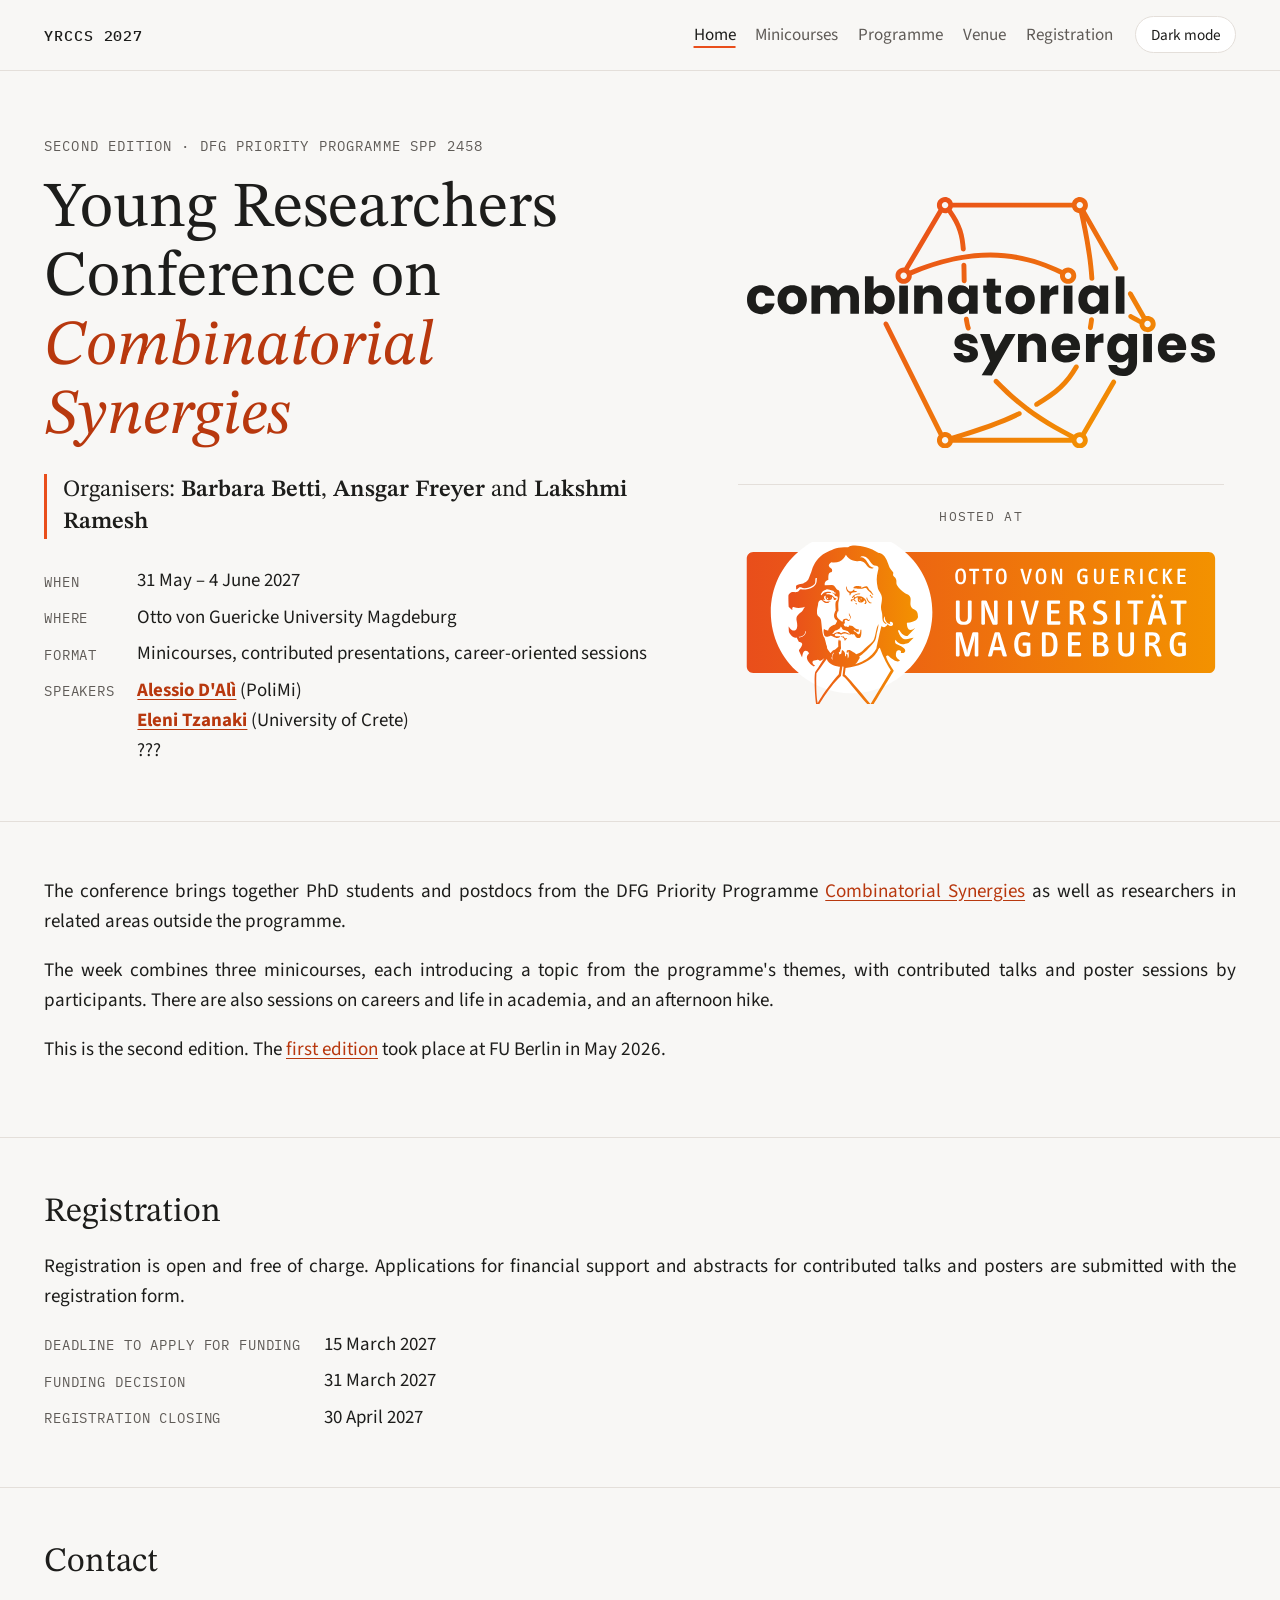
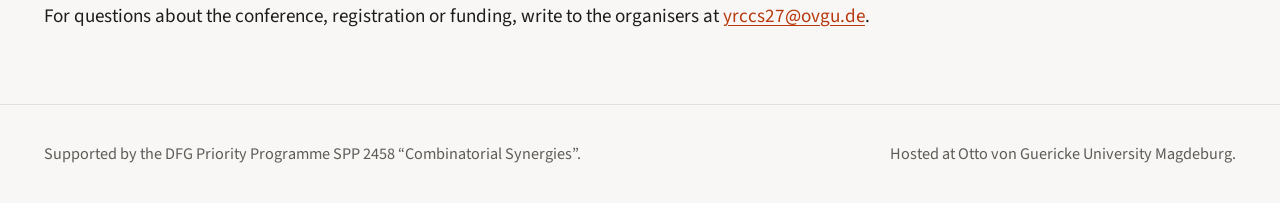
==== index.html @ 4c10dc90 "Add logo tab" ====
<!doctype html>
<html lang="en">
<head>
<meta charset="utf-8">
<meta name="viewport" content="width=device-width, initial-scale=1">
<link rel="icon" type="image/svg+xml" href="favicon.svg">
<!-- YRCCS 2027 website. Edit the text between the tags; look for "EDIT:" comments.
     Colours and fonts for all pages are in style.css. -->
<title>YRCCS 2027 Magdeburg</title>
<link rel="preconnect" href="https://fonts.googleapis.com">
<link rel="preconnect" href="https://fonts.gstatic.com" crossorigin>
<link rel="stylesheet" href="https://fonts.googleapis.com/css2?family=STIX+Two+Text:ital,wght@0,400;0,600;1,400&family=Source+Sans+3:wght@400;600&family=IBM+Plex+Mono:wght@400;500&display=swap">
<link rel="stylesheet" href="style.css">
</head>
<body>
<header class="bar">
  <div class="wrap">
    <a class="mark" href="index.html">YRCCS 2027</a>
    <div class="bar-right">
    <nav aria-label="Sections">
      <a href="index.html" aria-current="page">Home</a>
      <a href="minicourses.html">Minicourses</a>
      <a href="programme.html">Programme</a>
      <a href="venue.html">Venue</a>
      <a href="index.html#registration">Registration</a>
    </nav>
    <button type="button" class="theme-btn" id="theme-btn" aria-pressed="false">Dark mode</button>
    </div>
  </div>
</header>

<main>
<div class="hero">
  <div class="wrap">
    <div>
      <!-- EDIT: title, dates and place -->
      <p class="eyebrow">Second edition · DFG Priority Programme SPP 2458</p>
      <h1>Young Researchers Conference on <em>Combinatorial Synergies</em></h1>
      <!-- EDIT: organisers -->
      <p class="organisers">Organisers: <strong>Barbara Betti</strong>, <strong>Ansgar Freyer</strong> and <strong>Lakshmi Ramesh</strong></p>
      <dl class="facts">
        <dt>When</dt><dd>31 May – 4 June 2027</dd>
        <dt>Where</dt><dd>Otto von Guericke University Magdeburg</dd>
        <dt>Format</dt><dd>Minicourses, contributed presentations, career-oriented sessions</dd>
        <!-- EDIT: invited speakers (minicourse lecturers) -->
        <dt>Speakers</dt><dd>
          <a href="https://alessiodali.github.io/" target="_blank" rel="noopener"><strong>Alessio D'Alì</strong></a> (PoliMi)<br>
          <a href="https://sites.google.com/view/tzanakel/homepage" target="_blank" rel="noopener"><strong>Eleni Tzanaki</strong></a> (University of Crete)<br>
          ???
        </dd>
      </dl>
    </div>
    <!-- EDIT: logo of the Combinatorial Synergies programme -->
    <figure class="figure">
<svg class="logo" role="img" aria-label="Combinatorial Synergies logo"
   id="Ebene_1"
   viewBox="0 0 333.53001 179.16001"
   version="1.1"
  
  
  
  
  
  
  
   xmlns="http://www.w3.org/2000/svg"
  >
  <defs
     id="defs31">
    <style
       id="style18">.cls-1{fill:url(#Neues_Verlaufsfeld_1-3);}.cls-2{fill:url(#Neues_Verlaufsfeld_1-7);}.cls-3{fill:url(#Neues_Verlaufsfeld_1-6);}.cls-4{fill:url(#Neues_Verlaufsfeld_1-5);}.cls-5{fill:url(#Neues_Verlaufsfeld_1-4);}.cls-6{fill:url(#Neues_Verlaufsfeld_1);}.cls-7{fill:url(#Neues_Verlaufsfeld_1-2);}.cls-8{fill:var(--ink);}</style>
    <linearGradient
       id="Neues_Verlaufsfeld_1"
       x1="170.05"
       y1="72.150002"
       x2="318.89001"
       y2="239.28"
       gradientUnits="userSpaceOnUse">
      <stop
         offset="0"
         stop-color="#e94e1b"
         id="stop20" />
      <stop
         offset="1"
         stop-color="#f39200"
         id="stop22" />
    </linearGradient>
    <linearGradient
       id="Neues_Verlaufsfeld_1-2"
       x1="186.66"
       y1="57.360001"
       x2="335.48999"
       y2="224.5"
       xlink:href="#Neues_Verlaufsfeld_1"
       gradientTransform="translate(-74.28,-50.67)" />
    <linearGradient
       id="Neues_Verlaufsfeld_1-3"
       x1="219.17"
       y1="28.41"
       x2="368"
       y2="195.55"
       xlink:href="#Neues_Verlaufsfeld_1"
       gradientTransform="translate(-74.28,-50.67)" />
    <linearGradient
       id="Neues_Verlaufsfeld_1-4"
       x1="183.56"
       y1="60.119999"
       x2="332.39001"
       y2="227.25999"
       xlink:href="#Neues_Verlaufsfeld_1"
       gradientTransform="translate(-74.28,-50.67)" />
    <linearGradient
       id="Neues_Verlaufsfeld_1-5"
       x1="162.24001"
       y1="79.099998"
       x2="311.07999"
       y2="246.24001"
       xlink:href="#Neues_Verlaufsfeld_1"
       gradientTransform="translate(-74.28,-50.67)" />
    <linearGradient
       id="Neues_Verlaufsfeld_1-6"
       x1="241.49001"
       y1="8.5299997"
       x2="390.32999"
       y2="175.67"
       xlink:href="#Neues_Verlaufsfeld_1"
       gradientTransform="translate(-74.28,-50.67)" />
    <linearGradient
       id="Neues_Verlaufsfeld_1-7"
       x1="209.22"
       y1="37.27"
       x2="358.06"
       y2="204.39999"
       xlink:href="#Neues_Verlaufsfeld_1"
       gradientTransform="translate(-74.28,-50.67)" />
    <linearGradient
      
       xlink:href="#Neues_Verlaufsfeld_1"
       id="linearGradient94"
       gradientUnits="userSpaceOnUse"
       x1="170.05"
       y1="72.150002"
       x2="318.89001"
       y2="239.28"
       gradientTransform="translate(-74.28,-50.67)" />
  </defs>
  <rect
     class="cls-8"
     x="262.85001"
     y="56.560005"
     width="6.1599998"
     height="26.639999"
     id="rect33" />
  <path
     class="cls-8"
     d="m 9.98,68.08 c 1.58,0 2.65,0.77 3.2,2.3 h 6.55 C 19.2,67.98 18.09,66.12 16.4,64.8 14.71,63.48 12.6,62.82 10.08,62.82 8.11,62.82 6.37,63.24 4.84,64.08 3.32,64.92 2.13,66.12 1.28,67.68 0.43,69.24 0,71.06 0,73.15 c 0,2.09 0.43,3.91 1.28,5.47 0.85,1.56 2.04,2.76 3.56,3.6 1.52,0.84 3.27,1.26 5.24,1.26 2.5,0 4.6,-0.67 6.3,-2.02 1.7,-1.34 2.82,-3.19 3.35,-5.54 h -6.55 c -0.55,1.54 -1.62,2.3 -3.2,2.3 -1.13,0 -2.03,-0.44 -2.7,-1.31 -0.67,-0.87 -1.01,-2.13 -1.01,-3.76 0,-1.63 0.34,-2.89 1.01,-3.76 0.67,-0.88 1.57,-1.31 2.7,-1.31 z"
     id="path35" />
  <path
     class="cls-8"
     d="m 37.55,64.09 c -1.58,-0.84 -3.36,-1.26 -5.33,-1.26 -1.97,0 -3.74,0.42 -5.33,1.26 -1.58,0.84 -2.83,2.05 -3.74,3.62 -0.91,1.57 -1.37,3.39 -1.37,5.45 0,2.06 0.45,3.91 1.35,5.47 0.9,1.56 2.14,2.76 3.71,3.6 1.57,0.84 3.34,1.26 5.31,1.26 1.97,0 3.75,-0.42 5.35,-1.26 1.6,-0.84 2.86,-2.04 3.78,-3.62 0.92,-1.57 1.39,-3.39 1.39,-5.45 0,-2.06 -0.46,-3.88 -1.37,-5.45 -0.91,-1.57 -2.16,-2.78 -3.74,-3.62 z m -2.39,12.78 c -0.83,0.86 -1.83,1.3 -3.01,1.3 -1.18,0 -2.15,-0.43 -2.93,-1.3 -0.78,-0.86 -1.17,-2.1 -1.17,-3.71 0,-1.61 0.4,-2.87 1.19,-3.73 0.79,-0.85 1.79,-1.28 2.99,-1.28 1.2,0 2.17,0.43 2.97,1.3 0.8,0.86 1.21,2.1 1.21,3.71 0,1.61 -0.41,2.84 -1.24,3.71 z"
     id="path37" />
  <path
     class="cls-8"
     d="m 71.57,62.9 c -1.42,0 -2.72,0.35 -3.92,1.04 -1.2,0.7 -2.15,1.6 -2.84,2.7 -0.67,-1.2 -1.6,-2.12 -2.79,-2.77 -1.19,-0.65 -2.54,-0.97 -4.05,-0.97 -1.27,0 -2.41,0.25 -3.42,0.74 -1.01,0.49 -1.82,1.16 -2.45,2 V 63.12 H 45.94 V 83.21 H 52.1 V 72.3 c 0,-1.3 0.34,-2.3 1.03,-3.01 0.69,-0.71 1.63,-1.06 2.83,-1.06 1.2,0 2.14,0.35 2.83,1.06 0.69,0.71 1.03,1.71 1.03,3.01 v 10.91 h 6.12 V 72.3 c 0,-1.3 0.34,-2.3 1.03,-3.01 0.68,-0.71 1.63,-1.06 2.83,-1.06 1.2,0 2.14,0.35 2.83,1.06 0.69,0.71 1.03,1.71 1.03,3.01 v 10.91 h 6.12 V 71.47 c 0,-2.69 -0.74,-4.79 -2.21,-6.3 -1.48,-1.51 -3.46,-2.27 -5.96,-2.27 z"
     id="path39" />
  <path
     class="cls-8"
     d="m 104.1,78.58 c 0.78,-1.57 1.17,-3.39 1.17,-5.45 0,-2.06 -0.39,-3.88 -1.17,-5.44 -0.78,-1.56 -1.84,-2.76 -3.19,-3.6 -1.34,-0.84 -2.84,-1.26 -4.5,-1.26 -1.39,0 -2.63,0.29 -3.71,0.86 -1.08,0.58 -1.91,1.33 -2.48,2.27 v -9.4 H 84.06 V 83.2 h 6.16 v -2.81 c 0.6,0.94 1.43,1.69 2.48,2.25 1.06,0.56 2.29,0.85 3.71,0.85 1.66,0 3.16,-0.43 4.5,-1.28 1.34,-0.85 2.41,-2.06 3.19,-3.64 z m -6.39,-1.8 c -0.86,0.9 -1.91,1.35 -3.13,1.35 -1.22,0 -2.26,-0.44 -3.11,-1.33 -0.85,-0.89 -1.28,-2.1 -1.28,-3.64 0,-1.54 0.43,-2.75 1.28,-3.64 0.85,-0.89 1.89,-1.33 3.11,-1.33 1.22,0 2.3,0.44 3.15,1.31 0.85,0.88 1.28,2.08 1.28,3.62 0,1.54 -0.43,2.75 -1.3,3.65 z"
     id="path41" />
  <rect
     class="cls-8"
     x="108.50999"
     y="63.120003"
     width="6.1599998"
     height="20.09"
     id="rect43" />
  <path
     class="cls-8"
     d="M 139.11,83.2 V 71.46 c 0,-2.66 -0.7,-4.76 -2.11,-6.28 -1.4,-1.52 -3.28,-2.29 -5.63,-2.29 -1.32,0 -2.51,0.26 -3.56,0.77 -1.06,0.52 -1.9,1.22 -2.52,2.11 v -2.66 h -6.16 V 83.2 h 6.16 V 72.29 c 0,-1.34 0.35,-2.39 1.04,-3.13 0.7,-0.74 1.63,-1.12 2.81,-1.12 1.18,0 2.11,0.37 2.81,1.12 0.7,0.74 1.04,1.79 1.04,3.13 V 83.2 Z"
     id="path45" />
  <path
     class="cls-8"
     d="m 147.52,64.09 c -1.34,0.84 -2.41,2.04 -3.19,3.6 -0.78,1.56 -1.17,3.37 -1.17,5.44 0,2.07 0.39,3.88 1.17,5.45 0.78,1.57 1.84,2.78 3.19,3.64 1.34,0.85 2.83,1.28 4.46,1.28 1.42,0 2.66,-0.29 3.73,-0.86 1.07,-0.58 1.9,-1.33 2.5,-2.27 v 2.84 h 6.16 V 63.12 h -6.16 v 2.84 c -0.58,-0.94 -1.4,-1.69 -2.47,-2.27 -1.07,-0.58 -2.31,-0.86 -3.73,-0.86 -1.66,0 -3.16,0.42 -4.5,1.26 z m 9.41,5.44 c 0.85,0.89 1.28,2.1 1.28,3.64 0,1.54 -0.43,2.75 -1.28,3.64 -0.85,0.89 -1.89,1.33 -3.11,1.33 -1.22,0 -2.26,-0.45 -3.11,-1.35 -0.85,-0.9 -1.28,-2.12 -1.28,-3.65 0,-1.53 0.43,-2.74 1.28,-3.62 0.85,-0.88 1.89,-1.31 3.11,-1.31 1.22,0 2.26,0.45 3.11,1.33 z"
     id="path47" />
  <path
     class="cls-8"
     d="m 170.81,58.22 v 4.9 h -2.45 v 5.11 h 2.45 v 7.99 c 0,2.47 0.62,4.25 1.87,5.35 1.25,1.09 2.99,1.64 5.22,1.64 h 3.13 v -5.22 h -2.2 c -0.67,0 -1.15,-0.13 -1.44,-0.4 -0.29,-0.26 -0.43,-0.7 -0.43,-1.3 v -8.06 h 4.03 v -5.11 h -4.03 v -4.9 h -6.16 z"
     id="path49" />
  <path
     class="cls-8"
     d="m 199.94,82.23 c 1.6,-0.84 2.86,-2.04 3.78,-3.62 0.92,-1.57 1.39,-3.39 1.39,-5.45 0,-2.06 -0.46,-3.88 -1.37,-5.45 -0.91,-1.57 -2.16,-2.78 -3.74,-3.62 -1.58,-0.84 -3.36,-1.26 -5.33,-1.26 -1.97,0 -3.74,0.42 -5.33,1.26 -1.58,0.84 -2.83,2.05 -3.74,3.62 -0.91,1.57 -1.37,3.39 -1.37,5.45 0,2.06 0.45,3.91 1.35,5.47 0.9,1.56 2.14,2.76 3.71,3.6 1.57,0.84 3.34,1.26 5.31,1.26 1.97,0 3.75,-0.42 5.35,-1.26 z m -9.45,-9.07 c 0,-1.63 0.4,-2.87 1.19,-3.73 0.79,-0.85 1.79,-1.28 2.99,-1.28 1.2,0 2.17,0.43 2.97,1.3 0.8,0.86 1.21,2.1 1.21,3.71 0,1.61 -0.41,2.84 -1.24,3.71 -0.83,0.86 -1.83,1.3 -3.01,1.3 -1.18,0 -2.15,-0.43 -2.93,-1.3 -0.78,-0.86 -1.17,-2.1 -1.17,-3.71 z"
     id="path51" />
  <path
     class="cls-8"
     d="m 209.38,63.12 v 20.09 h 6.16 v -9.32 c 0,-1.66 0.38,-2.81 1.15,-3.47 0.77,-0.66 1.92,-0.99 3.46,-0.99 h 1.69 v -6.52 c -1.32,0 -2.52,0.32 -3.6,0.95 -1.08,0.64 -1.98,1.51 -2.7,2.61 v -3.35 z"
     id="path53" />
  <rect
     class="cls-8"
     x="225.79001"
     y="63.120003"
     width="6.1599998"
     height="20.09"
     id="rect55" />
  <path
     class="cls-8"
     d="m 257.39,63.12 h -6.16 v 2.84 c -0.58,-0.94 -1.4,-1.69 -2.47,-2.27 -1.07,-0.58 -2.31,-0.86 -3.73,-0.86 -1.66,0 -3.16,0.42 -4.5,1.26 -1.34,0.84 -2.41,2.04 -3.19,3.6 -0.78,1.56 -1.17,3.37 -1.17,5.44 0,2.07 0.39,3.88 1.17,5.45 0.78,1.57 1.84,2.78 3.19,3.64 1.34,0.85 2.83,1.28 4.46,1.28 1.42,0 2.66,-0.29 3.73,-0.86 1.07,-0.58 1.9,-1.33 2.5,-2.27 v 2.84 h 6.16 V 63.12 Z m -7.43,13.68 c -0.85,0.89 -1.89,1.33 -3.11,1.33 -1.22,0 -2.26,-0.45 -3.11,-1.35 -0.85,-0.9 -1.28,-2.12 -1.28,-3.65 0,-1.53 0.43,-2.74 1.28,-3.62 0.85,-0.88 1.89,-1.31 3.11,-1.31 1.22,0 2.26,0.45 3.11,1.33 0.85,0.89 1.28,2.1 1.28,3.64 0,1.54 -0.43,2.75 -1.28,3.64 z"
     id="path57" />
  <path
     class="cls-8"
     d="m 151.79,117.05 c 1.37,0.6 2.93,0.9 4.68,0.9 1.63,0 3.07,-0.26 4.3,-0.79 1.24,-0.53 2.18,-1.25 2.84,-2.18 0.66,-0.93 0.99,-1.97 0.99,-3.15 -0.02,-1.39 -0.39,-2.5 -1.1,-3.33 -0.71,-0.83 -1.53,-1.43 -2.47,-1.8 -0.94,-0.37 -2.15,-0.75 -3.64,-1.13 -1.3,-0.29 -2.25,-0.58 -2.86,-0.86 -0.61,-0.28 -0.92,-0.72 -0.92,-1.3 0,-0.48 0.19,-0.86 0.58,-1.13 0.38,-0.28 0.94,-0.41 1.66,-0.41 0.84,0 1.52,0.2 2.03,0.61 0.52,0.41 0.82,0.96 0.92,1.66 h 5.69 c -0.22,-2.06 -1.05,-3.72 -2.5,-4.97 -1.45,-1.25 -3.44,-1.87 -5.96,-1.87 -1.7,0 -3.17,0.28 -4.41,0.83 -1.24,0.55 -2.17,1.3 -2.81,2.25 -0.64,0.95 -0.95,2 -0.95,3.15 0,1.37 0.35,2.46 1.04,3.26 0.7,0.8 1.52,1.39 2.48,1.76 0.96,0.37 2.16,0.73 3.6,1.06 1.34,0.34 2.32,0.64 2.92,0.92 0.6,0.28 0.9,0.7 0.9,1.28 0,0.48 -0.21,0.87 -0.63,1.17 -0.42,0.3 -1.01,0.45 -1.78,0.45 -0.84,0 -1.55,-0.22 -2.12,-0.65 -0.58,-0.43 -0.9,-1 -0.97,-1.69 h -6.08 c 0.1,1.3 0.54,2.47 1.33,3.51 0.79,1.04 1.87,1.87 3.24,2.47 z"
     id="path59" />
  <polygon
     class="cls-8"
     points="247.27,148.24 240.39,148.24 247.57,167.65 241.49,177.69 248.78,177.8 265.68,148.24 258.52,148.24 251.48,160.74 "
     id="polygon61"
     transform="translate(-74.28,-50.67)" />
  <path
     class="cls-8"
     d="m 237.33,107.29 c 0,-2.02 -0.43,-3.78 -1.28,-5.29 -0.85,-1.51 -2.03,-2.68 -3.55,-3.49 -1.51,-0.82 -3.24,-1.22 -5.18,-1.22 -1.94,0 -3.76,0.42 -5.29,1.26 -1.54,0.84 -2.73,2.04 -3.58,3.6 -0.85,1.56 -1.28,3.38 -1.28,5.47 0,2.09 0.43,3.91 1.3,5.47 0.86,1.56 2.06,2.76 3.6,3.6 1.54,0.84 3.29,1.26 5.26,1.26 1.63,0 3.11,-0.3 4.43,-0.9 1.32,-0.6 2.42,-1.43 3.29,-2.48 0.87,-1.05 1.48,-2.24 1.82,-3.56 h -6.55 c -0.6,1.3 -1.67,1.94 -3.2,1.94 -1.03,0 -1.9,-0.33 -2.61,-0.99 -0.71,-0.66 -1.11,-1.61 -1.21,-2.86 h 13.93 c 0.07,-0.62 0.11,-1.22 0.11,-1.8 z m -14,-1.62 c 0.17,-1.1 0.61,-1.96 1.31,-2.56 0.71,-0.6 1.58,-0.9 2.61,-0.9 1.03,0 1.98,0.31 2.7,0.94 0.72,0.62 1.08,1.46 1.08,2.52 z"
     id="path63" />
  <path
     class="cls-8"
     d="m 271.8,100.42 c -0.58,-0.94 -1.4,-1.69 -2.47,-2.27 -1.07,-0.58 -2.31,-0.86 -3.73,-0.86 -1.66,0 -3.16,0.42 -4.5,1.26 -1.34,0.84 -2.41,2.04 -3.19,3.6 -0.78,1.56 -1.17,3.37 -1.17,5.44 0,2.07 0.39,3.88 1.17,5.45 0.78,1.57 1.84,2.78 3.19,3.64 1.34,0.85 2.84,1.28 4.5,1.28 1.42,0 2.65,-0.29 3.71,-0.88 1.06,-0.59 1.88,-1.35 2.48,-2.29 v 2.84 c 0,1.61 -0.38,2.78 -1.13,3.51 -0.75,0.73 -1.77,1.1 -3.04,1.1 -1.06,0 -1.94,-0.22 -2.66,-0.67 -0.72,-0.44 -1.18,-1.05 -1.37,-1.82 h -6.08 c 0.26,2.4 1.32,4.3 3.17,5.71 1.85,1.4 4.26,2.11 7.24,2.11 2.23,0 4.1,-0.44 5.6,-1.33 1.5,-0.89 2.62,-2.08 3.35,-3.58 0.73,-1.5 1.1,-3.17 1.1,-5.02 V 97.59 h -6.16 v 2.84 z m -1.28,10.84 c -0.85,0.89 -1.89,1.33 -3.11,1.33 -1.22,0 -2.26,-0.45 -3.11,-1.35 -0.85,-0.9 -1.28,-2.12 -1.28,-3.65 0,-1.53 0.43,-2.74 1.28,-3.62 0.85,-0.88 1.89,-1.31 3.11,-1.31 1.22,0 2.26,0.44 3.11,1.33 0.85,0.89 1.28,2.1 1.28,3.64 0,1.54 -0.43,2.75 -1.28,3.64 z"
     id="path65" />
  <rect
     class="cls-8"
     x="282.42001"
     y="97.570007"
     width="6.1599998"
     height="20.09"
     id="rect67" />
  <path
     class="cls-8"
     d="m 308.16,98.51 c -1.51,-0.82 -3.24,-1.22 -5.18,-1.22 -1.94,0 -3.76,0.42 -5.29,1.26 -1.54,0.84 -2.73,2.04 -3.58,3.6 -0.85,1.56 -1.28,3.38 -1.28,5.47 0,2.09 0.43,3.91 1.3,5.47 0.86,1.56 2.06,2.76 3.6,3.6 1.54,0.84 3.29,1.26 5.26,1.26 1.63,0 3.11,-0.3 4.43,-0.9 1.32,-0.6 2.42,-1.43 3.29,-2.48 0.87,-1.05 1.48,-2.24 1.82,-3.56 h -6.55 c -0.6,1.3 -1.67,1.94 -3.2,1.94 -1.03,0 -1.9,-0.33 -2.61,-0.99 -0.71,-0.66 -1.11,-1.61 -1.21,-2.86 h 13.93 c 0.07,-0.62 0.11,-1.22 0.11,-1.8 0,-2.02 -0.43,-3.78 -1.28,-5.29 -0.85,-1.51 -2.03,-2.68 -3.55,-3.49 z m -9.18,7.16 c 0.17,-1.1 0.61,-1.96 1.31,-2.56 0.71,-0.6 1.58,-0.9 2.61,-0.9 1.03,0 1.98,0.31 2.7,0.94 0.72,0.62 1.08,1.46 1.08,2.52 z"
     id="path69" />
  <path
     class="cls-8"
     d="m 332.43,108.5 c -0.71,-0.83 -1.53,-1.43 -2.47,-1.8 -0.94,-0.37 -2.15,-0.75 -3.64,-1.13 -1.3,-0.29 -2.25,-0.58 -2.86,-0.86 -0.61,-0.29 -0.92,-0.72 -0.92,-1.3 0,-0.48 0.19,-0.86 0.58,-1.13 0.38,-0.28 0.94,-0.41 1.66,-0.41 0.84,0 1.52,0.2 2.03,0.61 0.52,0.41 0.82,0.96 0.92,1.66 h 5.69 c -0.22,-2.06 -1.05,-3.72 -2.5,-4.97 -1.45,-1.25 -3.44,-1.87 -5.96,-1.87 -1.7,0 -3.17,0.28 -4.41,0.83 -1.24,0.55 -2.17,1.3 -2.81,2.25 -0.64,0.95 -0.95,2 -0.95,3.15 0,1.37 0.35,2.46 1.04,3.26 0.69,0.8 1.52,1.39 2.48,1.76 0.96,0.37 2.16,0.73 3.6,1.06 1.34,0.34 2.32,0.64 2.92,0.92 0.6,0.28 0.9,0.7 0.9,1.28 0,0.48 -0.21,0.87 -0.63,1.17 -0.42,0.3 -1.01,0.45 -1.78,0.45 -0.84,0 -1.55,-0.22 -2.12,-0.65 -0.58,-0.43 -0.9,-1 -0.97,-1.69 h -6.08 c 0.1,1.3 0.54,2.47 1.33,3.51 0.79,1.04 1.87,1.87 3.24,2.47 1.37,0.6 2.93,0.9 4.68,0.9 1.63,0 3.07,-0.26 4.3,-0.79 1.24,-0.53 2.18,-1.25 2.84,-2.18 0.66,-0.93 0.99,-1.97 0.99,-3.15 -0.02,-1.39 -0.39,-2.5 -1.1,-3.33 z"
     id="path71" />
  <path
     class="cls-8"
     d="m 199.29,106.75 c 0,-1.34 0.35,-2.39 1.04,-3.13 0.7,-0.74 1.63,-1.12 2.81,-1.12 1.18,0 2.11,0.37 2.81,1.12 0.7,0.74 1.04,1.79 1.04,3.13 v 10.91 h 6.12 v -11.74 c 0,-2.66 -0.7,-4.76 -2.11,-6.28 -1.41,-1.52 -3.28,-2.29 -5.63,-2.29 -1.32,0 -2.51,0.26 -3.56,0.77 -1.06,0.52 -1.9,1.22 -2.52,2.11 v -2.66 h -6.16 v 20.09 h 6.16 z"
     id="path73" />
  <path
     class="cls-8"
     d="m 241.57,117.66 h 6.16 v -9.32 c 0,-1.66 0.38,-2.81 1.15,-3.47 0.77,-0.66 1.92,-0.99 3.46,-0.99 h 1.69 v -6.52 c -1.32,0 -2.52,0.32 -3.6,0.95 -1.08,0.63 -1.98,1.51 -2.7,2.61 v -3.35 h -6.16 z"
     id="path75" />
  <path
     class="cls-6"
     d="m 154.58,87.36 c 0.51,2.71 0.49,3.23 1.46,6.58 0.21,0.75 0.91,1.27 1.68,1.27 0.16,0 0.32,-0.02 0.48,-0.07 0.45,-0.13 0.82,-0.42 1.05,-0.83 0.22,-0.41 0.28,-0.88 0.15,-1.33 -0.92,-3.21 -0.89,-3.66 -1.38,-6.26 -0.09,-0.46 -0.35,-0.86 -0.74,-1.12 -0.39,-0.26 -0.85,-0.36 -1.31,-0.27 -0.95,0.18 -1.57,1.1 -1.39,2.04 z"
     id="path77"
     style="fill:url(#linearGradient94)" />
  <path
     class="cls-7"
     d="m 154.51,46.89 c -0.96,0.03 -1.72,0.84 -1.69,1.8 0.13,4.09 0.14,6.85 0.21,11.07 0.02,0.95 0.8,1.72 1.75,1.72 h 0.03 c 0.96,-0.02 1.74,-0.81 1.72,-1.87 -0.06,-4.08 -0.08,-6.93 -0.2,-11.03 -0.03,-0.95 -0.78,-1.67 -1.81,-1.69 z"
     id="path79"
     style="fill:url(#Neues_Verlaufsfeld_1-2)" />
  <path
     class="cls-1"
     d="m 244.69,94.88 c 0.85,0 1.58,-0.61 1.72,-1.45 l 0.1,-0.56 c 0.32,-1.84 0.53,-3.06 0.76,-5.21 0.05,-0.46 -0.08,-0.92 -0.37,-1.29 -0.29,-0.36 -0.71,-0.59 -1.15,-0.64 -0.47,-0.06 -0.92,0.06 -1.28,0.34 -0.38,0.29 -0.62,0.73 -0.67,1.2 -0.23,2.07 -0.42,3.19 -0.75,5.07 l -0.09,0.49 c -0.16,0.95 0.48,1.86 1.45,2.02 0.1,0.01 0.19,0.02 0.28,0.02 z"
     id="path81"
     style="fill:url(#Neues_Verlaufsfeld_1-3)" />
  <path
     class="cls-5"
     d="m 206.4,149.57 c 0.31,0 0.62,-0.08 0.88,-0.24 14.43,-8.37 22.28,-15.8 28.98,-27.42 0.48,-0.84 0.19,-1.91 -0.65,-2.39 -0.83,-0.48 -1.91,-0.19 -2.39,0.65 -6.35,11.03 -13.85,18.11 -27.7,26.14 -0.41,0.23 -0.69,0.61 -0.82,1.06 -0.12,0.45 -0.06,0.93 0.18,1.33 0.31,0.54 0.89,0.87 1.52,0.87 z"
     id="path83"
     style="fill:url(#Neues_Verlaufsfeld_1-4)" />
  <path
     class="cls-4"
     d="m 262.23,130.37 c -0.83,-0.48 -1.91,-0.2 -2.39,0.63 l -21.45,36.75 c -1.97,-0.45 -4.03,0.16 -5.44,1.61 -26.23,-13.27 -39.75,-24.48 -54.22,-39.33 -0.33,-0.33 -0.76,-0.52 -1.25,-0.53 -0.48,0 -0.9,0.18 -1.23,0.5 -0.33,0.33 -0.52,0.76 -0.53,1.23 -0.01,0.47 0.17,0.91 0.5,1.24 14.42,14.8 27.9,26.03 53.46,39.15 h -76.77 c 16.09,-5 29.52,-9.67 41.89,-15.68 0.42,-0.2 0.74,-0.56 0.89,-1 0.15,-0.44 0.12,-0.92 -0.08,-1.34 -0.42,-0.87 -1.46,-1.23 -2.34,-0.81 -13.37,6.49 -28.04,11.44 -47.34,17.31 -1.38,-2.03 -3.91,-3.03 -6.36,-2.29 L 100.58,89.72 c -0.21,-0.42 -0.57,-0.73 -1.01,-0.88 -0.44,-0.15 -0.92,-0.12 -1.34,0.09 -0.42,0.21 -0.73,0.57 -0.88,1.01 -0.15,0.44 -0.12,0.92 0.09,1.34 l 39.2,78.51 c -0.82,1.03 -1.27,2.28 -1.27,3.57 0,3.2 2.6,5.8 5.8,5.8 2.53,0 4.73,-1.65 5.49,-4.05 h 84.93 c 0.76,2.4 2.96,4.05 5.49,4.05 3.2,0 5.8,-2.6 5.8,-5.8 0,-1.42 -0.53,-2.76 -1.49,-3.83 l 21.47,-36.77 c 0.24,-0.4 0.3,-0.88 0.18,-1.33 -0.12,-0.45 -0.41,-0.83 -0.81,-1.07 z m -121.06,45.29 c -1.27,0 -2.3,-1.03 -2.3,-2.3 0,-1.27 1.03,-2.3 2.3,-2.3 1.27,0 2.3,1.03 2.3,2.3 0,1.27 -1.03,2.3 -2.3,2.3 z m 95.91,0 c -1.27,0 -2.3,-1.03 -2.3,-2.3 0,-1.27 1.03,-2.3 2.3,-2.3 1.27,0 2.3,1.03 2.3,2.3 0,1.27 -1.03,2.3 -2.3,2.3 z"
     id="path85"
     style="fill:url(#Neues_Verlaufsfeld_1-5)" />
  <path
     class="cls-3"
     d="m 288.93,85.87 c -1.34,-1.01 -3.01,-1.37 -4.64,-1.02 l -9.58,-16.77 c -0.23,-0.41 -0.61,-0.7 -1.06,-0.82 -0.45,-0.13 -0.92,-0.06 -1.32,0.17 -0.41,0.23 -0.7,0.61 -0.82,1.06 -0.12,0.45 -0.06,0.92 0.17,1.33 l 9.58,16.78 c -0.19,0.21 -0.37,0.42 -0.53,0.66 -1.89,-1.24 -3.9,-2.17 -6.62,-3.71 -0.4,-0.23 -0.91,-0.17 -1.34,0.02 -0.43,0.19 -0.76,0.53 -0.93,0.96 -0.36,0.9 0.13,1.82 0.98,2.27 2.69,1.42 4.7,2.56 6.85,3.79 0.04,3.16 2.62,5.72 5.8,5.72 3.18,0 5.8,-2.6 5.8,-5.8 0,-1.81 -0.87,-3.54 -2.32,-4.63 z m -3.47,6.93 c -1.27,0 -2.3,-1.03 -2.3,-2.3 0,-1.27 1.03,-2.3 2.3,-2.3 1.27,0 2.3,1.03 2.3,2.3 0,1.27 -1.03,2.3 -2.3,2.3 z"
     id="path87"
     style="fill:url(#Neues_Verlaufsfeld_1-6)" />
  <path
     class="cls-2"
     d="m 241.39,9.74 c 1.02,-1.08 1.58,-2.46 1.58,-3.94 0,-3.2 -2.6,-5.8 -5.8,-5.8 -2.53,0 -4.73,1.64 -5.49,4.05 H 146.64 C 145.88,1.65 143.68,0 141.15,0 c -3.2,0 -5.8,2.6 -5.8,5.8 0,1.17 0.37,2.31 1.08,3.3 l -24.35,41.2 c -0.15,-0.02 -0.29,-0.03 -0.44,-0.03 -3.2,0 -5.8,2.6 -5.8,5.8 0,3.2 2.6,5.8 5.8,5.8 3.2,0 5.8,-2.6 5.8,-5.8 0,-0.13 0,-0.26 -0.02,-0.39 44.88,-19.04 78.17,-14 105.71,-0.51 -0.05,0.29 -0.08,0.59 -0.08,0.9 0,3.2 2.6,5.8 5.8,5.8 3.2,0 5.8,-2.6 5.8,-5.8 0,-3.2 -2.6,-5.8 -5.8,-5.8 -1.63,0 -3.1,0.68 -4.16,1.77 -27.35,-13.41 -60.21,-19.71 -108.58,0.39 -0.23,-0.28 -0.49,-0.54 -0.77,-0.78 l 23.88,-40.41 c 1.29,0.47 2.62,0.47 3.91,-0.03 7.04,10.01 8.62,16.84 9.27,25.99 0.07,0.92 0.85,1.62 1.87,1.62 v 0 c 0.47,-0.03 0.89,-0.25 1.2,-0.6 0.31,-0.35 0.46,-0.8 0.42,-1.27 -0.69,-9.71 -2.38,-17.17 -9.99,-27.9 0.32,-0.47 0.57,-0.97 0.74,-1.51 h 85.03 c 0.7,2.23 2.68,3.82 5,4.02 4.26,19.19 6.47,33.13 7.36,46.56 0.06,0.93 0.84,1.63 1.86,1.63 v 0 c 0.47,-0.03 0.89,-0.24 1.2,-0.59 0.31,-0.35 0.46,-0.8 0.43,-1.27 -0.8,-12.05 -2.71,-24.82 -6.13,-41.06 l 19.92,34.89 c 0.46,0.81 1.58,1.12 2.39,0.65 0.84,-0.48 1.13,-1.55 0.65,-2.39 L 241.37,9.74 Z m -12.53,44.03 c 1.27,0 2.3,1.03 2.3,2.3 0,1.27 -1.03,2.3 -2.3,2.3 -1.27,0 -2.3,-1.03 -2.3,-2.3 0,-1.27 1.03,-2.3 2.3,-2.3 z m -117.21,4.59 c -1.27,0 -2.3,-1.03 -2.3,-2.3 0,-1.27 1.03,-2.3 2.3,-2.3 1.27,0 2.3,1.03 2.3,2.3 0,1.27 -1.03,2.3 -2.3,2.3 z M 141.16,8.09 c -1.27,0 -2.3,-1.03 -2.3,-2.3 0,-1.27 1.03,-2.3 2.3,-2.3 1.27,0 2.3,1.03 2.3,2.3 0,1.27 -1.03,2.3 -2.3,2.3 z m 96.01,0 c -1.27,0 -2.3,-1.03 -2.3,-2.3 0,-1.27 1.03,-2.3 2.3,-2.3 1.27,0 2.3,1.03 2.3,2.3 0,1.27 -1.03,2.3 -2.3,2.3 z"
     id="path89"
     style="fill:url(#Neues_Verlaufsfeld_1-7)" />
</svg>
      <!-- EDIT: university logo (official OVGU logo, black-and-white version from cd.ovgu.de) -->
      <div class="host">
        <span class="host-label">Hosted at</span>
        <a class="host-logo" href="https://www.ovgu.de" target="_blank" rel="noopener">
<svg class="ovgu" role="img" aria-label="Otto von Guericke University Magdeburg" xmlns="http://www.w3.org/2000/svg" viewBox="30 28 450 150"><defs><linearGradient id="ovgu-grad" x1="0" y1="0" x2="1" y2="0"><stop offset="0" stop-color="#e94e1b"/><stop offset="1" stop-color="#f39200"/></linearGradient></defs><circle class="ovgu-disc" cx="135.17" cy="93.2" r="74.8"/><g><g><path class="ovgu-dark" d="M85.71,37.2H44.11c-3.32,0-6.01,2.69-6.01,6.01v100.18c0,3.32,2.69,6.01,6.01,6.01h42.26c-15.87-13.37-26-33.66-26-56.39s9.85-42.44,25.35-55.82h0Zm386.07,106.19V43.21c0-3.32-2.69-6.01-6.02-6.01H184.63c15.49,13.37,25.35,33.41,25.35,55.82s-10.13,43.02-26,56.39H465.77c3.32,0,6.02-2.69,6.02-6.01h0Z"/><path class="ovgu-light" d="M347.75,131.5v1.63c0,.43-.4,.8-.83,.8h-10.59c-.43,0-.8-.36-.8-.8v-20.85c0-.43,.37-.8,.8-.8h10.33c.43,0,.8,.37,.8,.8v1.5c0,.43-.34,.83-.8,.83h-7.59v5.96h6.79c.43,0,.83,.33,.83,.77v1.4c0,.46-.4,.83-.83,.83h-6.79v7.13h7.86c.43,0,.83,.37,.83,.8h0Zm-68.84,1.5c.17,.5-.1,.93-.6,.93h-2.33c-.47,0-.9-.3-1.03-.73l-1.33-4.93h-7.03l-1.27,4.93c-.1,.43-.5,.73-.97,.73h-2.17c-.5,0-.73-.43-.6-.93l5.96-20.75c.13-.46,.6-.76,1.03-.76h2.93c.43,0,.83,.26,1,.76l6.4,20.75h0Zm-6.1-7.79l-2.3-8.76c-.23-.9-.37-2.23-.5-3.13-.1,.93-.27,2.2-.5,3.13l-2.16,8.76h5.46Zm27.15-4.23h-5.63c-.43,0-.8,.37-.8,.8v1.57c0,.43,.37,.8,.8,.8h2.93v6.56c-.67,.2-1.37,.3-2.13,.3-3.53,0-5.63-2.13-5.63-8.13s1.8-8.46,5.36-8.46c1.73,0,2.9,.4,4.07,.97,.4,.2,.8,0,.97-.37l.67-1.43c.2-.4,.07-.8-.37-1.03-1.47-.76-3.36-1.26-5.33-1.26-5.79,0-9.13,4.43-9.13,11.36s2.73,11.49,9.06,11.49c1.8,0,3.66-.33,4.93-.8,.8-.3,1.03-.63,1.03-1.4v-10.16c0-.43-.37-.8-.8-.8h0Zm25.93,1.6c0,7.13-1.93,11.36-8.26,11.36h-5.43c-.43,0-.8-.36-.8-.8v-20.85c0-.43,.37-.8,.8-.8h5.3c4.73,0,8.39,2.53,8.39,11.09h0Zm-3.73,.2c0-3.56-.5-5.5-1.5-6.8-.8-1.03-2.1-1.53-3.53-1.53h-2.2v16.42h2.13c3.26,0,5.1-1.4,5.1-8.09h0Zm-70.48-11.29h-3.77c-.42,0-.87,.3-.98,.67l-4.35,15.27c-.21,.82-.34,2.24-.44,3.38-.1-1.14-.23-2.56-.44-3.38l-4.35-15.27c-.1-.36-.56-.67-.98-.67h-3.78c-.45,0-.84,.33-.84,.76v20.92c0,.4,.38,.76,.84,.76h1.71c.42,0,.8-.33,.84-.76l-.05-13.98c0-.8-.17-3.73-.22-4.63,.27,1.15,.66,3.13,1.02,4.59l4.12,14.02c.1,.47,.52,.76,.98,.76h2.33c.45,0,.87-.3,.98-.76l4.12-14.02c.36-1.46,.75-3.43,1.02-4.59-.05,.9-.21,3.83-.22,4.63l-.05,13.98c.04,.43,.42,.76,.84,.76h1.69c.45,0,.84-.36,.84-.76v-20.92c0-.43-.38-.76-.84-.76h0Zm121.52,16.12c0,4.03-2.46,6.33-6.73,6.33h-6.99c-.43,0-.8-.36-.8-.76v-20.88c0-.43,.37-.8,.8-.8h6.63c3.86,0,6.13,2.4,6.13,5.7,0,2.36-1.1,4-3.67,4.83,3.03,.5,4.63,2.8,4.63,5.6h0Zm-10.99-6.86h2.93c2.3,0,3.46-1.27,3.46-3.17s-1.06-3.13-3.26-3.13h-3.13v6.3h0Zm7.2,6.43c0-2.03-1.46-3.63-3.96-3.63h-3.23v7.3h3.8c2.1,0,3.4-1.4,3.4-3.66h0Zm52.61,5.73c.23,.6,.13,1.03-.57,1.03h-2.43c-.47,0-.83-.13-1-.7-.77-2.3-1.33-4.66-2.26-6.43-.77-1.46-1.77-2.8-3.77-2.8h-1.36v9.16c0,.4-.37,.76-.8,.76h-1.93c-.43,0-.8-.36-.8-.76v-20.88c0-.43,.37-.8,.8-.8h5.86c5.63,0,6.79,3.46,6.79,5.7,0,2.63-1.47,4.96-4.9,5.5,1.6,.33,2.86,1.73,3.56,3.2,.54,1.13,1.84,4.36,2.8,7.03h0Zm-5.06-15.25c0-1.6-1.07-3.07-3.3-3.07h-3.03v6.56h2.67c2.3,0,3.66-1.4,3.66-3.5h0Zm26.95,3.33h-5.63c-.44,0-.8,.37-.8,.8v1.57c0,.43,.37,.8,.8,.8h2.93v6.56c-.67,.2-1.37,.3-2.13,.3-3.53,0-5.63-2.13-5.63-8.13s1.8-8.46,5.36-8.46c1.73,0,2.9,.4,4.07,.97,.4,.2,.8,0,.96-.37l.67-1.43c.2-.4,.06-.8-.37-1.03-1.47-.76-3.36-1.26-5.33-1.26-5.8,0-9.12,4.43-9.12,11.36s2.73,11.49,9.06,11.49c1.8,0,3.66-.33,4.93-.8,.8-.3,1.04-.63,1.04-1.4v-10.16c0-.43-.37-.8-.8-.8h0Zm-47.98-9.49h-1.9c-.5,0-.83,.26-.83,.8v14.52c0,3.4-1.4,4.4-3.87,4.4-2.73,0-3.7-1.67-3.7-4.6v-14.32c0-.54-.3-.8-.8-.8h-1.93c-.46,0-.77,.3-.77,.8v14.69c0,4.53,2.33,7.16,7.26,7.16s7.33-2.53,7.33-7.16v-14.69c0-.5-.33-.8-.8-.8h0Zm30.92-7.91c.17,.5-.1,.93-.6,.93h-2.33c-.47,0-.9-.3-1.04-.73l-1.33-4.93h-7.03l-1.27,4.93c-.1,.43-.5,.73-.96,.73h-2.16c-.5,0-.74-.43-.6-.93l5.96-20.75c.13-.46,.6-.77,1.03-.77h2.93c.44,0,.83,.27,1,.77l6.39,20.75h0Zm-6.09-7.79l-2.3-8.76c-.24-.9-.37-2.23-.5-3.13-.1,.93-.27,2.2-.5,3.13l-2.16,8.76h5.46Zm-16.34-13.73h-12.99c-.43,0-.84,.37-.84,.8v1.63c0,.43,.4,.77,.84,.77h4.73v18.45c0,.43,.37,.8,.8,.8h1.93c.43,0,.8-.37,.8-.8v-18.45h4.73c.43,0,.76-.33,.76-.77v-1.63c0-.43-.33-.8-.76-.8h0Zm-138.9,21.82c.17,.4,.47,.63,.9,.63h3.13c.43,0,.83-.37,.83-.77v-20.92c0-.4-.4-.77-.83-.77h-1.7c-.43,0-.8,.37-.8,.77l.03,12.96c0,1.56,.17,3.63,.33,5.36-.47-1.63-.87-3.27-1.46-4.73l-5.63-13.76c-.17-.37-.63-.6-1.07-.6h-3.13c-.43,0-.8,.33-.8,.77v20.92c0,.4,.37,.77,.8,.77h1.76c.43,0,.8-.37,.8-.77l-.03-13.19c0-1.23-.3-3.89-.47-5.59,.43,1.7,.87,3.56,1.47,4.96l5.86,13.96h0Zm-30.26-6.69v-14.32c0-.53-.3-.8-.8-.8h-1.93c-.47,0-.77,.3-.77,.8v14.69c0,4.53,2.33,7.16,7.26,7.16s7.33-2.53,7.33-7.16v-14.69c0-.5-.33-.8-.8-.8h-1.9c-.5,0-.83,.27-.83,.8v14.52c0,3.4-1.4,4.4-3.86,4.4-2.73,0-3.7-1.67-3.7-4.59h0Zm177.47-18.89c0,1.1,.87,2,1.93,2s1.96-.9,1.96-2-.9-1.93-2-1.93c-1.03,0-1.9,.83-1.9,1.93h0Zm8.73,2c1.1,0,1.96-.9,1.96-2s-.9-1.93-2-1.93c-1.03,0-1.9,.83-1.9,1.93s.86,2,1.93,2h0Zm23.09,1.77h-12.99c-.43,0-.84,.37-.84,.8v1.63c0,.43,.4,.77,.84,.77h4.73v18.45c0,.43,.37,.8,.8,.8h1.93c.43,0,.8-.37,.8-.8v-18.45h4.73c.43,0,.77-.33,.77-.77v-1.63c0-.43-.33-.8-.77-.8h0Zm-116.88,19.22h-7.86v-7.13h6.8c.43,0,.83-.37,.83-.83v-1.4c0-.43-.4-.77-.83-.77h-6.8v-5.96h7.59c.47,0,.8-.4,.8-.83v-1.5c0-.43-.37-.8-.8-.8h-10.32c-.43,0-.8,.37-.8,.8v20.85c0,.43,.37,.8,.8,.8h10.59c.44,0,.84-.37,.84-.8v-1.63c0-.43-.4-.8-.84-.8h0Zm31.48,2.46c1.4,.53,3.5,.97,5.43,.97,4.63,0,7.36-2.7,7.36-6.59,0-3.53-2.03-5.06-4.39-6.16l-1.8-.83c-1.77-.84-3.26-1.5-3.26-3.27s1.1-2.93,3.26-2.93c1.5,0,2.4,.33,3.46,.7,.43,.13,.8-.1,.9-.5l.37-1.5c.1-.4-.04-.83-.43-.97-1.13-.4-2.76-.8-4.36-.8-4.26,0-6.79,2.63-6.79,6.16,0,3.23,1.87,4.63,3.93,5.6l1.37,.63c2.06,.97,4.13,1.87,4.13,4.13,0,2.06-1.6,3.16-3.8,3.16-1.66,0-3.2-.5-4.46-.97-.46-.17-.9,.07-1,.5l-.4,1.67c-.1,.4,.07,.83,.5,1h0Zm-7.1-.27c.23,.6,.13,1.03-.57,1.03h-2.43c-.47,0-.83-.13-1-.7-.77-2.3-1.33-4.66-2.26-6.43-.77-1.46-1.77-2.8-3.76-2.8h-1.36v9.16c0,.4-.37,.77-.8,.77h-1.93c-.43,0-.8-.37-.8-.77v-20.88c0-.43,.37-.8,.8-.8h5.86c5.63,0,6.79,3.47,6.79,5.7,0,2.63-1.47,4.96-4.9,5.5,1.6,.33,2.87,1.73,3.56,3.2,.53,1.13,1.83,4.36,2.8,7.03h0Zm-5.06-15.26c0-1.6-1.07-3.06-3.3-3.06h-3.03v6.56h2.66c2.3,0,3.66-1.4,3.66-3.5h0Zm36.6,15.49v-20.85c0-.43-.37-.8-.8-.8h-2.06c-.43,0-.8,.37-.8,.8v20.85c0,.43,.37,.8,.8,.8h2.06c.44,0,.8-.37,.8-.8h0Zm-100.61-21.65h-2.07c-.43,0-.8,.37-.8,.8v20.85c0,.43,.37,.8,.8,.8h2.07c.43,0,.8-.37,.8-.8v-20.85c0-.43-.37-.8-.8-.8h0Zm24.9,0h-2c-.53,0-.87,.3-1,.83l-3.83,15.06c-.27,1.07-.5,2.83-.7,4.37-.13-1.54-.43-3.3-.7-4.37l-3.83-15.09c-.13-.53-.5-.8-1.03-.8h-2.3c-.5,0-.77,.43-.63,.93l6.16,20.78c.13,.43,.57,.73,1,.73h2.53c.43,0,.87-.3,1-.73l5.96-20.82c.13-.46-.13-.9-.63-.9h0Zm129.57-15.07h6.74c.28,0,.53-.23,.53-.51v-1.04c0-.27-.26-.51-.53-.51h-5v-4.54h4.32c.28,0,.53-.24,.53-.53v-.89c0-.27-.25-.49-.53-.49h-4.32v-3.79h4.83c.29,0,.51-.25,.51-.53v-.95c0-.28-.23-.51-.51-.51h-6.57c-.28,0-.51,.23-.51,.51v13.27c0,.28,.23,.51,.51,.51h0Zm-7.05,0h1.72c.36,0,.49-.25,.27-.59l-4.56-7.31,4.13-5.79c.17-.25,.15-.59-.28-.59h-1.61c-.32,0-.51,.09-.68,.34l-3.73,5.66v-5.49c0-.28-.23-.51-.51-.51h-1.23c-.28,0-.51,.23-.51,.51v13.29c0,.25,.23,.48,.51,.48h1.23c.28,0,.51-.23,.51-.48v-6.93l4.01,7.04c.17,.3,.4,.38,.72,.38h0Zm-14.72,.13c1.17,0,2.04-.23,2.78-.61,.19-.08,.32-.34,.19-.62l-.47-1.02c-.08-.21-.34-.3-.59-.19-.42,.19-1.14,.4-1.65,.4-2.05,0-3.46-1.5-3.46-5.28s1.31-5.26,3.46-5.26c.59,0,1.1,.15,1.57,.36,.28,.13,.49,.04,.61-.19l.45-.87c.15-.28,.04-.55-.21-.7-.79-.47-1.76-.57-2.59-.57-3.43,0-5.66,2.82-5.66,7.21,0,4.73,2.1,7.33,5.57,7.33h0Zm-12.79-.13h1.31c.28,0,.51-.23,.51-.51v-13.27c0-.28-.23-.51-.51-.51h-1.31c-.28,0-.51,.23-.51,.51v13.27c0,.28,.23,.51,.51,.51h0Zm-14.85-.49v-13.29c0-.28,.23-.51,.51-.51h3.73c3.58,0,4.33,2.21,4.33,3.62,0,1.67-.93,3.16-3.11,3.5,1.01,.21,1.82,1.1,2.27,2.03,.34,.72,1.17,2.78,1.78,4.47,.15,.38,.08,.66-.36,.66h-1.55c-.3,0-.53-.09-.64-.45-.49-1.46-.85-2.97-1.44-4.09-.49-.93-1.12-1.78-2.4-1.78h-.87v5.83c0,.25-.23,.49-.51,.49h-1.23c-.28,0-.51-.23-.51-.49h0Zm2.25-7.65h1.7c1.46,0,2.33-.89,2.33-2.23,0-1.02-.68-1.95-2.1-1.95h-1.93v4.18h0Zm-7.6,7.63v-1.04c0-.27-.25-.51-.53-.51h-5v-4.54h4.32c.28,0,.53-.24,.53-.53v-.89c0-.27-.25-.49-.53-.49h-4.32v-3.79h4.83c.3,0,.51-.25,.51-.53v-.95c0-.28-.23-.51-.51-.51h-6.57c-.28,0-.51,.23-.51,.51v13.27c0,.28,.23,.51,.51,.51h6.74c.28,0,.53-.23,.53-.51h0Zm-18.49,.64c3.05,0,4.66-1.61,4.66-4.56v-9.35c0-.32-.21-.51-.51-.51h-1.21c-.32,0-.53,.17-.53,.51v9.24c0,2.16-.89,2.8-2.46,2.8-1.74,0-2.35-1.06-2.35-2.92v-9.11c0-.34-.19-.51-.51-.51h-1.23c-.3,0-.49,.19-.49,.51v9.35c0,2.88,1.48,4.56,4.62,4.56h0Zm-11.08-8.37h-3.58c-.27,0-.51,.23-.51,.51v1c0,.28,.23,.51,.51,.51h1.87v4.18c-.42,.13-.87,.19-1.36,.19-2.25,0-3.58-1.36-3.58-5.17s1.15-5.38,3.41-5.38c1.1,0,1.84,.25,2.59,.61,.25,.13,.51,0,.61-.23l.42-.91c.13-.25,.04-.51-.23-.66-.93-.49-2.14-.8-3.39-.8-3.69,0-5.81,2.82-5.81,7.23s1.74,7.31,5.77,7.31c1.15,0,2.33-.21,3.14-.51,.51-.19,.66-.4,.66-.89v-6.46c0-.28-.23-.51-.51-.51h0Zm-23.45-6.04h-1.08c-.28,0-.51,.23-.51,.49l.02,8.25c0,1,.11,2.31,.21,3.41-.29-1.04-.55-2.08-.93-3.01l-3.58-8.75c-.11-.23-.4-.38-.68-.38h-1.99c-.28,0-.51,.21-.51,.49v13.31c0,.26,.23,.49,.51,.49h1.12c.28,0,.51-.23,.51-.49l-.02-8.39c0-.78-.19-2.48-.29-3.56,.27,1.08,.55,2.27,.93,3.16l3.73,8.88c.11,.26,.3,.4,.57,.4h1.99c.28,0,.53-.23,.53-.49v-13.31c0-.25-.25-.49-.53-.49h0Zm-19.07,14.41c-3.31,0-5-2.33-5-7.21s1.67-7.33,5-7.33,4.96,2.4,4.96,7.33-1.67,7.21-4.96,7.21h0Zm2.63-7.27c0-3.05-.47-5.47-2.65-5.47-2.35,0-2.63,2.65-2.63,5.47,0,3.58,.64,5.4,2.63,5.4,2.1,0,2.65-2.1,2.65-5.4h0Zm-17.83,6.68c.08,.27,.36,.47,.63,.47h1.61c.27,0,.55-.19,.63-.47l3.8-13.25c.08-.3-.09-.57-.4-.57h-1.27c-.34,0-.55,.19-.64,.53l-2.44,9.58c-.17,.68-.32,1.8-.44,2.78-.08-.98-.27-2.1-.44-2.78l-2.44-9.6c-.09-.34-.32-.51-.66-.51h-1.46c-.32,0-.49,.28-.4,.59l3.92,13.23h0Zm-26.58-6.61c0-4.81,1.67-7.33,5-7.33s4.96,2.4,4.96,7.33-1.67,7.21-4.96,7.21-5-2.33-5-7.21h0Zm2.35-.06c0,3.58,.64,5.4,2.63,5.4,2.1,0,2.65-2.1,2.65-5.4,0-3.05-.47-5.47-2.65-5.47-2.35,0-2.63,2.65-2.63,5.47h0Zm-14.22-5.11h3.01v11.74c0,.28,.23,.51,.51,.51h1.23c.27,0,.51-.23,.51-.51v-11.74h3.01c.28,0,.49-.21,.49-.49v-1.04c0-.28-.21-.51-.49-.51h-8.27c-.28,0-.53,.23-.53,.51v1.04c0,.28,.25,.49,.53,.49h0Zm-4.13-2.04h-8.27c-.27,0-.53,.23-.53,.51v1.04c0,.28,.25,.49,.53,.49h3.01v11.74c0,.28,.23,.51,.51,.51h1.23c.28,0,.51-.23,.51-.51v-11.74h3.01c.28,0,.49-.21,.49-.49v-1.04c0-.28-.21-.51-.49-.51h0Zm-21.65,7.21c0-4.81,1.67-7.33,5-7.33s4.96,2.4,4.96,7.33-1.67,7.21-4.96,7.21-5-2.33-5-7.21h0Zm2.35-.06c0,3.58,.63,5.4,2.63,5.4,2.1,0,2.65-2.1,2.65-5.4,0-3.05-.47-5.47-2.65-5.47-2.35,0-2.63,2.65-2.63,5.47h0Z"/><path class="ovgu-dark" d="M130.76,116.97c0-.21-.51-.12-.73-.12-.29,0-.4,.68-.63,.52-.59-.4-1.26-1.02-1.29-1.86l-1.8,.06c-.02-.49-1.14-.19-.97,.48,.22,0,1.07,.08,1.06-.06,.75,.82,1.55,.86,1.85,1.42,.46,.83,.21,1.76,.87,2.16,.16-1.7,1.69-1.4,1.64-2.6h0Zm23.91-37.43c0-.56-.08-.7-.17-1.34l-.5,.57c-.33-.1-.81-1.34-1.23-1.82l-.9,.16c.38,1.12,1.69,1.45,1.42,2.38-.05,.15,.94,.34,1.37,.04h0Zm-5.84,.32c1.09,4.92,4.34,5.07,4.34,5.07l.63-.66s-3.25-.15-4.34-5.07c-.26,.15-.63,.66-.63,.66h0Zm-8.91,4.53l-1.5,.03v.63l1.02-.02,.02,.93h.58l-.12-1.57h0Zm2.27-4.05s-.32,2.55,1.99,2.29l-.36,.29c-2.38,.19-1.99-2.29-1.63-2.58h0Zm2.6,.67l-1.37,.02v-.78l1.36-.02v.78h.01Zm-10.3,.75c0,.28-.06,.64,.02,1.06l1.59,.04-.23-.56s.07-.35,.06-.57l.65-.29c.87,.12,1.22,2.01,3.02,1.7,.07-.01-.04-.62-.04-.62-1.67-.32-1.75-1.24-1.75-1.24,1.2-1.93,3.22-1.97,3.22-1.61l-.2,.85c.03,1.9,.49,3.59,2.73,3.55,1.59-.03,2.87-.9,3.29-2.25,.36,.2,.69,.66,.88,1.11,.3,.7,.01,.77,.02,1.34,0,.21-.86,.16-.56,1.14l1.09,.05,.84-1.36c-.03-1.76-1.88-4.48-3.77-5.15-.58-.2-1.53-.61-2.61-.66l-2.31,.04c-.65,.08-1.58,.73-1.58,.73-1.12,.3-1.03-.97-1.03-.97,.5-.67,.56-.86,2.58-1.46l2.67-.19c-.12-.22,.16-.78,.16-.78-4.98,.02-6.54,2.14-6.85,2.46-.14,.14-.99,1.22-.99,1.43,0,.07,.94,.19,.94,.19l.28-.57c.36,.06,.87-.02,.87,.34,.01,.85-.64,.51-.63,1.5h-.58c-.87,.03-1.81-.24-1.79,.75h0Zm-1.34,12.55l-.65,.02c.04,.42,.18,.65,.33,1.05,.23,.61-.26,.93,.84,1.45l.07,1.98h.62l-.09-2.6-.55,.06-.57-1.96h0Zm4.28-22.34c-.65-.06-1.13,1.64-2.79,1.82-2.23,.23-3.06-1.5-3.8-2.96,.07-.14-.24-1.48-.32-1.62l-.57,.29c.04,2.33,.95,5.06,3.27,5.8l.03,1.98,.72-.08c.29,0,.35-.92,.63-1.49,.07-.14,1-.86,1.72-1.02,1.01-.16,2.16-.39,3.53-.42v-.85l-1.67,.03-.58-.27,.35-.85c-.07-.14-.29-.32-.51-.34h0Zm18.05,5.1c.08,.28-1.46-2.51-2.05-3.28-.88-1.11-1.32-1.1-2.13-2.15-.44-.63-1.18-2.65-1.96-2.71-2.39-.17-4,1.26-5.22,1.36-.66,.05,.49-.78,.49-.78,.21-.64-4.2-.84-4.2-.84,0,0-3.25-.01-3.44,1.47v.57l2.71,.45c1.16,.33,1.37-.1,2.75,.09l2.53-.05,2.24-.68,1.19,.11c.36,0,.71,.5,.85,.77,.82,1.61,1.68,1.8,2.9,2.98,2.32,2.24,2.34,3.13,3.35,2.69h0Zm-39.76,2.39l-.4,.93-.03-.92,.43-.02h0Zm-3.33-.16s.73,.29,.96,.67c.15,.24,.17,.7,.17,.7-.38,.58-1.83-.64-1.13-1.37h0Zm11.97,28.58c.76-.8,.31-1.44,.81-1.37,.65,.09,1.09,1.33,1.09,1.33,0,0,.04,.51,.83,1.23,.84,.78,3.29,.89,4.42,1.41l2.34,2.69c-1.12-.14-2.06-.7-2.79-1.12-3.26-2.05-5.64,.53-5.64,.53-2.15-2.01-3.06-1.51-6.93,.51-1.07,.56-1.73-.34-.66-.52,.3-.15,1.49-2.46,2.31-2.65,1.28-.31,3.12-.88,4.23-2.03h0Zm47.5-2.11c-2.16,.21-3.38-1.58-3.38-1.58-2.73,4.76-5.29,1.74-5.29,1.74,.02-3.39-4.31,17.23-4.97,20.39-1.24,2.34-5.89,10.77-20.21,15.04l.53-.28c1.22-.7,1.6-1.74,2.46-2.97,.74-1.07,1.38-1.6,1.76-2.82,.08-.25-.21-.7-.54-1.26,.64-.02,2.73-1.84,3.35-2.47,1.87-1.88,3.48-2.94,5.13-4.88,2.13-2.56,4.09-3.97,5.65-6.52,1.08-1.79,1.46-3.14,1.75-5.37,.46-3.24,1.89-7.33,2.06-10.76-1.08,1.92-1.53,3.28-1.91,4.77-.63,2.38-.73,3.79-1.37,5.96-.64,2.18-.87,3.86-2.24,5.46-1.17,1.38-2.42,2.37-3.75,3.36-3.76,2.85-6.21,7.15-11.47,8.24-2.58-1.92-5.84-3.85-6.74-3.74,0,0-1.16,.32-1.87,.35l-.3,1.84s1.04,.42,1.02,.18c-.11-1.13,.89-1.21,.84-.67-.05,.57,.87,4.07-.59,5.88-.26,.33,.12-4.8-1.45-4.19l-.57,2.35-.72,.02s.13-.5,.08-1.98c-.05-1.43-.47-2.64-2.68-3.76-.47-.24-.5,2.89-.95,3.39l-1.64,.76c-.3-1.03-.73-2.38-.23-2.39,1.52-.05,.83-1.32,1.22-2.23,.25-.58,.68-.74,.58-1.51-.4-3.09,.06-6.94-.45-6.92-.42,.01-.77,.23-1.09-.03-.32-.28-.04-1.06-.04-1.06-1.58,.2-.92,6.74-.92,6.74-.66,.93-2.04,1.85-2.7,2.51,0,0-.49,.38-.59,.33-1.86-.01-3.75,3.15-3.75,3.15-.71,.16-3.19-4.27-3.3-4.19-.34-1.47,.3-.48-.85-3.66-.18-1.2-1.5-6.07-1.69-6.35-2.63-2.67-2.34-14.46-3.47-17.43-.68-1.77-3.07-2.36-3.31-4.46-.42-3.69,.2-5.31,.85-8.64,.18-.95,.03-1.57,.49-2.44,.53-1,1.12-1.82,2.3-1.88,1.08-.05,1.31,1.01,2.22,1.55,.79,.46,1.15,1.02,2.06,1.13,3.34,.38,3.01-.67,3.01-.67l1.63-.9c-.52-.34-1.35,.25-2.23,.29-.99,.04-1.6,.11-2.53-.2-.96-.31-2.76-.91-2.01-1.55,.52-.45,.82,.82,1.81,.08,0,0-1.6-1.36-1.1-2.43-.32-.32,.16-.76,.54-1.01,.33-.21,.72-.24,1-.25,0,0-.4,1.48-.06,2.33,.39,.96,1.09,1.44,2.15,1.69,.66,.16,1.09,.08,1.73-.13,.94-.31,1.64-.69,1.82-1.69,.11-.61,.04-.99,.23-1.56,0,0,.61,.9,1.21,1.44,.38,.34,0,.83,.26,1.26,.19,.29,.39,.43,.74,.54,.49,.15,.9,.12,1.71-.62,.14-.27,.23-.41,.05-.78-.39-.76-.91,.74-3.56-2.49-.6-.73-1.27-.81-2.2-1.05-1.12-.29-1.75-.36-2.97-.18-.32,.11-.4-.02-.74-.61,0,0,.3-.37,.56-.51,1.47-.8,3.54,.09,4.32-.58-1.16-.24-.61-.51-1.1-.6-1.67-.29-1.23-.17-3.83-.08,0,0-1.51,.26-2.42,1.07-.8,.71-1.74,1.9-1.74,1.9-.35,.19-.64-.56-.75-.68,0,0,.85-1.97,1.85-2.89,1.03-.94,1.98-1.2,3.19-1.74,1.09-.48,1.87,.11,3.05,.32,1.28,.22,1.83,.5,3.21,.88,.94,.25,.8,1.42,1.72,1.77,.24,.09,.47-.05,.65,.12,.21,.19,.14,.49-.05,.71-.4,.47-1-.09-1.6-.3-.35-.12-.44-.41-.81-.47-.25-.04-.39,.06-.65,.09-.87,.11,1.11,.76,1.71,1.35,.71,.7,.61,1.67,1.59,1.99,.45,.15,.82-.14,1.23,.1,.5,.29,.5,.77,.55,1.32,.02,.23,.03,.44,.02,.63-.04,1.59-1.21,2.12-1.52,2.45-1.11,1.18-.5,6.27-.35,8.48,0,0-2.83,4.94-.89,7.43,.6,.77,.6,.79,2.22,2.21,0,0-1.16,3.35-2.02,3.57-.79-.17-5.14,1.37-6.04,4.36l-.12,.81c.01,.31-2.24,.46-3.9-1.07-.46-.42-.79,3.08-.08,5,.32,.93,.81,2.66,3.22,2.04,.82-.05,2.53-.38,3.11-1.05,.15,.15,4.09,2.34,5.74,2.29,2.15-.08,3.01-1.41,3-1.71,0,0-.87-.04-1.88,.07-3.5,.37-3.23-1.58-3.23-1.58,1.34-.82,1.48-1.02,3.12-.77,1.32,.2,1.51,.28,2.31,.68,.16,.02,.58,.02,.79-.05,1.06-.37,2.18-1.08,4.66-.66,.56,.09,2.51,1.35,4.59,.54l-.6-.25,1.08,.03-.48,.22c1.16,.44,.63-.12,2-.07,1.81,.08,1.08,4.13,5.54,3.48,2.01-.29,1.61-7.54,1.61-7.54l-.94,.03c.01,2.47-.78,4.13-1.43,4.18-1.44,.12-1.44-1.54-4.38-2.78,0,0-1-1.28,.37-1.12,1.09,.13,1.2,2.11,3.92,1.48l.02-2.21c-4.12,.14-4.08-3.73-8.48-3.65-1.48,.02,.48,1.25-1.32,1.39-1.22,.09-.57-.68-2.7-.33-.57,.09-1.51-1.35-1.38-2.25,.12-.85,.93-.26,1.12-1.1,0,0-1.03-3.02,1-2.88,.98,.07,2.77,2.87,3.74-.41,.51-.02-.44-.12-.44-.12-.25-.23-.18,1.07-.99,.67-1.32-.66-.84-1.24-2.93-1.03-3.04,.31-2.16,3.3-3.01,2.72-4.52-3.09-6.46-4.79-3.68-10.11l.4,1.05c-.18-3.17-.58-8.45,.08-10.03,.29-.67,.4-1.94,.56-2.92,.52-3.13,.49-6.78-.62-7.17-3.48-1.22-2.64-4.43-6.23-4.85l-6.58,.19s-.92-3.76,3.37-5.04c0,0-.5-5.07,.93-6.39,1.12-1.03,3.18,.03,2.34-3.33-.15-.61-.56-.58-.9-.95-.79-.89-1.17-.38-1.96-2.33-.51-1.25,2.35-3.19,2.35-3.19,10.03,1.63,13.42-7.08,13.42-7.08,3.72,6.71,12.04,5.96,12.04,5.96,2.01,.07,4.16,.12,6.1,2.48,1.33,1.61,1.61,2.81,3.72,3.91,2.19,1.13,4-.27,4-.27-2.3-.19-3.91-1.43-4.89-3.34-3.55-6.93-6.96-6.54-7.92-6.25,.86-.4,.8-1.26,3.85-.85,4.44,.6,6.61,8.05,9.46,8.41,4.35,.56,4.24,1.32,3.23,5.31-1.27,4.99-1.5,9.55-.04,15.39,.88,3.54,3.46,4.98,3.77,8.62,.49,5.77-2,7.59-.1,13.7,1.3,4.19-.84,8.93,3.86,11.16l.55-.73c-4.57-2.52-1.67-6.43-1.67-6.43-.05,6.92,5.6,7.29,5.6,7.29-1.87-1.28-.37-2.25-.37-2.25,2.43-.79,3.77,3.62,.72,3.93h0Zm-54.54,29.01c.03,.94,.2,1.54,.09,2.49-.24-.6-.93-1.92-.93-1.92,.14-.07,.66-1.71,.65-1.91,.24-1.42,.7-2.65,1.83-3.02-.12,.61-.56,1.01-1.07,2.12-.53,1.16-.6,1.3-.57,2.24h0Zm-5.16,1.44c1.81,5.53,8.44,6.24,10.47,7.01,.68,.26,1.79,.22,1.79,.22l-1.09,7c-13.83,15.69-19.5,26.81-19.5,26.81-1.99-9.22-1.18-27.68-1.18-27.68,0,0,5.09-7.27,9.5-13.35h0Zm16.67,14.59l.82-6.15c25.39-2.98,30.1-16.92,30.1-16.92,0,0,1.48-2.34,1.72-1.59,3.54,10.88,10.01,20.51,10.01,20.51l-18.78,31.44c-1.01-1.18-21.69-26.31-23.87-27.3h0Zm-36.01-40.04c.12,3.53-3.21,5.48-6.24,5.58,0,0-.09-.35-.38-.55,3.03-.11,6.12-1.69,6-5.22,0,0,.61-.09,.62,.19h0Zm103.82-13.56c.08-8.05-4.81-5.35-6.47-9.45-1.58-3.89,1.32-7.73-1.96-10.52-1.17-1-2.22-1.02-3.53-1.85-3.49-2.21-6.07-5.23-7.41-7.36-1.3-2.07,.1-4.15-1.23-6.31-.71-1.15-1.79-1.37-2.33-2.6-.55-1.25,.63-2.43-.27-3.45-1.51-1.71-2.92-3.07-4.14-6.92-3.7-11.67-8.45-10.15-9.48-10.82-2.85-1.84-7.77-4.08-11.38-5.04-4.23-1.12-6.77-1.49-10.03-1.56-5.06-.1-6.05,1.65-6.81,1.58-9.93-.85-14.52,2.2-20.28,5.09-7.16,3.59-11.07,10.06-12.88,15.91-.91,2.91-1.72,4.51-2.77,7.51-.66,1.86-1.77,3.1-3.33,3.93-1.42,.75-2.4,1.56-4.35,1.63-1.66,.06-3.83,.95-4.27,1.85l.11,3.23s.94-.28,2.47-1.69c1.19-1.1,2.24,.06,4.93,.39,6.29,.2,9.74-3.69,10.1-4.52,.54-1.15,0-4.31,.7-4.83l1.01-.04c-.23,1.89,.13,4.14-1.37,6.19-1.89,2.58-4.45,3.25-5.15,3.5-4.08,1.46-6.25,.88-8.3,.62-2.36-.3-.17,3.39-6.91,2.66-2.27-.24-4.58,1.8-4.64,3.7-.07,2.02,.14,9.67,.37,10.18l3.31,2.9s-.75-3.76,1.74-2.68c3.48,1.51,9.47,.06,10.04-.38-1.26,1.17-1.44,2.48-2.4,3.71-2.15,2.62-6.54,4.1-5.48,8.84,2.21,9.88-2.39,9.38-2.39,9.38-2.88,.1-5.01-3.99-5.01-3.99l.21,4.37c-.04,2.26,4.28,7.33,7.27,6.09l1.96,3.83c7.07,1.16,.05,6.52,.12,8.5l2.94,6.16c.15-.5,.45-6.51,3.35-6.25,2.73,.24,2.98,2.71,2.98,2.71-5,3.76,1.04,9.95,4.6,11.84,0,0,.45-.81,1.25-.97-1.76-.65-2.87-1.96-2.53-3.18,.35-1.26,.62-1.05,1.65-1.37,1.31-.42,1.66-.06,2.87-.67,1.29-.64,1.75,1.17,2.92,.82,.87-.26,2.21-1.38,3.45-2.21-2.19,2.83-4.1,6.87-8.24,12.39-.8,1.07-.88,9.66-.46,17.93l.07,1.35c.38,6.63,1.06,12.77,1.93,14.33,.11,.19-.56,.28,3.73-6.17l1.05-1.61c4.62-7.31,11.11-16.15,17.31-21.87l1.39-8.69c.35,.07,.72,.11,1.1,.1l-.96,8.58c1.84,.51,5.17,4.94,13.88,15.57l1.53,1.86c4.96,6.04,10.97,12.58,11.25,12.13,1.67-2.57,20.85-34.44,20.85-34.44,0,0-5.63-7.96-7.3-13.22,2.05-2.02,1.91-.06,7.26,3.42,4.14,2.69,5.79,.22,5.79,.22,0,0-3.85-2.28-3.86-4.57-.03-5.07,2.06-4.9,3.14-4.76,2.56,.33,1.37,2.63,1.37,2.63l2.7-.02s.88-.52,1.16-1.1c1.96-4.01-6.85-6.2-8.29-7.46-1.46-1.28-.58-3.79-.58-3.79,4.55,5.62,7.43,4.25,12.12,2.96l4.79-4.82c-5.09,.6-10.57,5.15-14.49-6.54l.97-.87c2.32,4.16,4.83,5.76,7.87,5.94l7.15-7.45c-8.33,5.8-7.73-4.95-7.73-4.95,8.51-.44,10.27-3.84,10.29-5.51h0Z"/></g></g></svg>
        </a>
      </div>
    </figure>
  </div>
</div>

<!-- EDIT: description text, full width of the page -->
<section id="about" class="fullwidth">
  <div class="wrap">
    <div class="prose">
      <p>The conference brings together PhD students and postdocs from the DFG Priority Programme <a href="https://combinatorial-synergies.de" target="_blank" rel="noopener">Combinatorial Synergies</a> as well as researchers in related areas outside the programme.</p>
      <p>The week combines three minicourses, each introducing a topic from the programme's themes, with contributed talks and poster sessions by participants. There are also sessions on careers and life in academia, and an afternoon hike.</p>
      <p>This is the second edition. The <a href="https://mathconf.eu/yrccs-2026/" target="_blank" rel="noopener">first edition</a> took place at FU Berlin in May 2026.</p>
    </div>
  </div>
</section>

<!-- EDIT: Registration. Fill in the dates and add the form link when it exists. -->
<section id="registration" class="fullwidth">
  <div class="wrap">
    <div class="prose">
      <h2>Registration</h2>
      <p>Registration is open and free of charge. Applications for financial support and abstracts for contributed talks and posters are submitted with the registration form.</p>
      <dl class="facts">
        <dt>Deadline to apply for funding</dt><dd>15 March 2027</dd>
        <dt>Funding decision</dt><dd>31 March 2027</dd>
        <dt>Registration closing</dt><dd>30 April 2027</dd>
      </dl>
    </div>
  </div>
</section>

<!-- EDIT: Contact. Change the email address if the conference uses a different mailbox. -->
<section id="contact" class="fullwidth">
  <div class="wrap">
    <div class="prose">
      <h2>Contact</h2>
      <p>For questions about the conference, registration or funding, write to the organisers at <a href="mailto:yrccs27@ovgu.de">yrccs27@ovgu.de</a>.</p>
    </div>
  </div>
</section>
</main>

<!-- EDIT: Footer -->
<footer>
  <div class="wrap">
    <span>Supported by the DFG Priority Programme SPP 2458 “Combinatorial Synergies”.</span>
    <span>Hosted at Otto von Guericke University Magdeburg.</span>
  </div>
</footer>

<script src="theme.js"></script>
</body>
</html>
---- style.css ----
/* Shared styles for every page of the YRCCS 2027 website. */
/* EDIT: colours and fonts are set here (light colours first, then the dark colours used by the Dark mode button). */
/* Layout: a paper-like page; each section has a narrow margin label on the left and content on the right. Hero pairs the title with the programme logo. */
:root{
  --paper:#f8f7f5; --surface:#ffffff; --ink:#1d1d1b; --muted:#5f5b57; --rule:#e4dfda;
  --orange:#e94e1b; --orange-text:#b8380e; --amber:#f39200; --moss:#2f7d5b;
  --orange-soft:#fde5dc; --amber-soft:#fdeccc; --moss-soft:#dcefe5;
  --faint:#cfc8c1;
  --sky-soft:#dcebf8; --gray-soft:#ebe8e5;
  --ovgu-panel:url(#ovgu-grad); --ovgu-text:#ffffff; --ovgu-disc:#ffffff;
  --f-display:"STIX Two Text", "STIX Two", Cambria, Georgia, serif;
  --f-body:"Source Sans 3", "Segoe UI", system-ui, sans-serif;
  --f-mono:"IBM Plex Mono", ui-monospace, Menlo, monospace;
}
/* Dark colours, used when the visitor clicks the Dark mode button */
:root[data-theme="dark"]{
  --ovgu-panel:url(#ovgu-grad); --ovgu-text:#f1ece6; --ovgu-disc:#f1ece6;
  --sky-soft:#1c3247; --gray-soft:#2e2a27;
  --paper:#161412; --surface:#211e1b; --ink:#f1ece6; --muted:#a9a19a; --rule:#3a3430;
  --orange:#f2683a; --orange-text:#ff8a5c; --amber:#f7a733; --moss:#6fcf9f;
  --orange-soft:#3d2116; --amber-soft:#3a2a10; --moss-soft:#163628;
  --faint:#4a433d; color-scheme:dark;
}
.theme-btn{font:inherit;font-size:.85rem;color:var(--ink);background:var(--surface);border:1px solid var(--rule);border-radius:999px;padding:.3rem .8rem;cursor:pointer}
.theme-btn:hover{border-color:var(--muted)}
.theme-btn:focus-visible{outline:2px solid var(--orange);outline-offset:2px}
.bar-right{display:flex;flex-wrap:wrap;align-items:center;gap:.5rem 1.25rem}
*{box-sizing:border-box}
/* EDIT: overall text size. 100% is the browser default; raise or lower to scale all text. */
html{font-size:112.5%}
body{margin:0}
body{background:var(--paper);color:var(--ink);font-family:var(--f-body);font-size:1.0625rem;line-height:1.6}
a{color:var(--orange-text);text-underline-offset:3px}
a:focus-visible{outline:2px solid var(--orange);outline-offset:2px;border-radius:2px}
.wrap{max-width:68rem;margin:0 auto;padding-left:max(16px, env(safe-area-inset-left, 0px));padding-right:max(16px, env(safe-area-inset-right, 0px))}

/* top bar */
.bar{border-bottom:1px solid var(--rule)}
.bar .wrap{display:flex;flex-wrap:wrap;gap:.5rem 1.5rem;align-items:center;justify-content:space-between;padding-block:.9rem}
.mark{font-family:var(--f-mono);font-weight:500;letter-spacing:.06em;font-size:.85rem}
nav{display:flex;flex-wrap:wrap;gap:.25rem 1.1rem}
nav a{color:var(--muted);text-decoration:none;font-size:.95rem}
nav a:hover{color:var(--ink)}

/* hero */
.hero .wrap{display:grid;grid-template-columns:minmax(0,1.25fr) minmax(0,1fr);gap:2.5rem;align-items:center;padding-block:3.5rem 3rem}
.eyebrow{font-family:var(--f-mono);font-size:.8rem;letter-spacing:.08em;text-transform:uppercase;color:var(--muted);margin:0 0 1rem}
h1{font-family:var(--f-display);font-weight:400;font-size:clamp(2.2rem,5vw,3.6rem);line-height:1.08;margin:0 0 1.25rem;text-wrap:balance}
h1 em{font-style:italic;color:var(--orange-text)}
.organisers{font-family:var(--f-display);font-size:1.3rem;line-height:1.4;margin:0 0 1.5rem;padding-left:.9rem;border-left:3px solid var(--orange)}
.organisers strong{font-weight:600}
.facts{display:grid;grid-template-columns:auto 1fr;gap:.35rem 1.25rem;margin:0;font-size:1.05rem}
.facts dt{font-family:var(--f-mono);font-size:.8rem;letter-spacing:.06em;text-transform:uppercase;color:var(--muted);padding-top:.2rem}
.facts dd{margin:0}
.figure{margin:0}
.figure{display:flex;flex-direction:column;align-items:center}
.figure .logo{width:100%;max-width:26rem;height:auto;display:block}

/* sections */
section{border-top:1px solid var(--rule)}
section .wrap{display:grid;grid-template-columns:11rem minmax(0,1fr);gap:1rem 2.5rem;padding-block:3rem}
.label{font-family:var(--f-mono);font-size:.8rem;letter-spacing:.08em;text-transform:uppercase;color:var(--muted);padding-top:.45rem}
h2{font-family:var(--f-display);font-weight:400;font-size:1.9rem;line-height:1.2;margin:0 0 1rem;text-wrap:balance}
h3{font-family:var(--f-display);font-weight:600;font-size:1.2rem;margin:0 0 .35rem}
.prose{max-width:40rem}
section.fullwidth .wrap{grid-template-columns:minmax(0,1fr)}
section.fullwidth .prose{max-width:none;text-align:justify}
.prose p{margin:0 0 1rem}

/* minicourses */
.courses{display:grid;grid-template-columns:repeat(3,minmax(0,1fr));gap:1rem;margin-top:1.5rem}
.course{background:var(--surface);border:1px solid var(--rule);border-top:3px solid var(--c);padding:1.1rem 1.1rem 1.25rem;display:flex;flex-direction:column;gap:.4rem}
.course .tag{font-family:var(--f-mono);font-size:.78rem;color:var(--muted);letter-spacing:.05em}
.course p{margin:0;color:var(--muted);font-size:.95rem}
.c1{--c:var(--orange)} .c2{--c:var(--amber)} .c3{--c:var(--moss)}

/* schedule */
.scroll{overflow-x:auto;margin-top:1.25rem;border:1px solid var(--rule);background:var(--surface)}
table{border-collapse:collapse;width:100%;min-width:40rem;font-size:.92rem;table-layout:fixed}
thead th:first-child{width:4.5rem}
th,td{border-bottom:1px solid var(--rule);padding:.45rem .6rem;text-align:center;vertical-align:middle}
thead th{font-family:var(--f-display);font-weight:600;font-size:1rem;border-bottom:2px solid var(--rule)}
thead th small{display:block;font-family:var(--f-mono);font-weight:400;font-size:.72rem;color:var(--muted)}
td.t{font-family:var(--f-mono);font-size:.78rem;color:var(--muted);white-space:nowrap;font-variant-numeric:tabular-nums}
.mc{font-weight:600}
.talk{background:var(--gray-soft);color:var(--ink)}
.poster{background:var(--sky-soft);color:var(--ink);font-weight:600}
.mc1{background:var(--orange-soft);color:var(--ink)}
.mc2{background:var(--amber-soft);color:var(--ink)}
.mc3{background:var(--moss-soft);color:var(--ink)}
.quiet{color:var(--muted)}
.pending{color:var(--muted);font-style:italic}
.note{font-size:.9rem;color:var(--muted);margin-top:.75rem}

/* lists */
.list{list-style:none;padding:0;margin:0;display:grid;gap:.75rem;max-width:40rem}
.list li{display:grid;grid-template-columns:1.4rem minmax(0,1fr);gap:.5rem}
.list li::before{content:"";width:.5rem;height:.5rem;margin-top:.6rem;border-radius:50%;background:var(--amber)}

.cols{display:grid;grid-template-columns:repeat(2,minmax(0,1fr));gap:2rem}
address{font-style:normal}
.people{list-style:none;padding:0;margin:0;display:flex;flex-wrap:wrap;gap:.5rem 2rem;font-family:var(--f-display);font-size:1.25rem}

footer{border-top:1px solid var(--rule)}
footer .wrap{padding-block:2rem;font-size:.9rem;color:var(--muted);display:flex;flex-wrap:wrap;gap:.5rem 2rem;justify-content:space-between}

@media (max-width:760px){
  .hero .wrap{grid-template-columns:minmax(0,1fr);padding-block:2.25rem}
  .figure{max-width:22rem}
  section .wrap{grid-template-columns:minmax(0,1fr);padding-block:2.25rem}
  .label{padding-top:0}
  .courses,.cols{grid-template-columns:minmax(0,1fr)}
}
/* current page in the menu */
nav a[aria-current="page"]{color:var(--ink);text-decoration:underline;text-decoration-color:var(--orange);text-decoration-thickness:2px;text-underline-offset:6px}
.mark{color:var(--ink);text-decoration:none}
/* page heading on inner pages */
.page-head .wrap{padding-block:2.5rem 0}
.page-head h1{font-size:clamp(2rem,4vw,2.8rem);margin:0}
.page-head .eyebrow{margin-bottom:.6rem}
.page-head + section{border-top:0}
/* travel information on the venue page */
.travel{margin-top:2.25rem;padding-top:1.75rem;border-top:1px solid var(--rule);max-width:44rem}
.travel p{margin:0 0 .9rem}
/* university logo under the programme logo */
.host{width:100%;max-width:27rem;margin-top:2rem;padding-top:1.25rem;border-top:1px solid var(--rule);display:flex;flex-direction:column;align-items:center;gap:.75rem}
.host-label{font-family:var(--f-mono);font-size:.72rem;letter-spacing:.1em;text-transform:uppercase;color:var(--muted)}
.host-logo{display:block;width:100%;line-height:0;border-radius:4px}
.host-logo:focus-visible{outline:2px solid var(--orange);outline-offset:4px}
.host-logo .ovgu{width:27rem;max-width:100%;height:auto;display:block}
.ovgu-dark{fill:var(--ovgu-panel)}
.ovgu-light{fill:var(--ovgu-text)}
.ovgu-disc{fill:var(--ovgu-disc)}
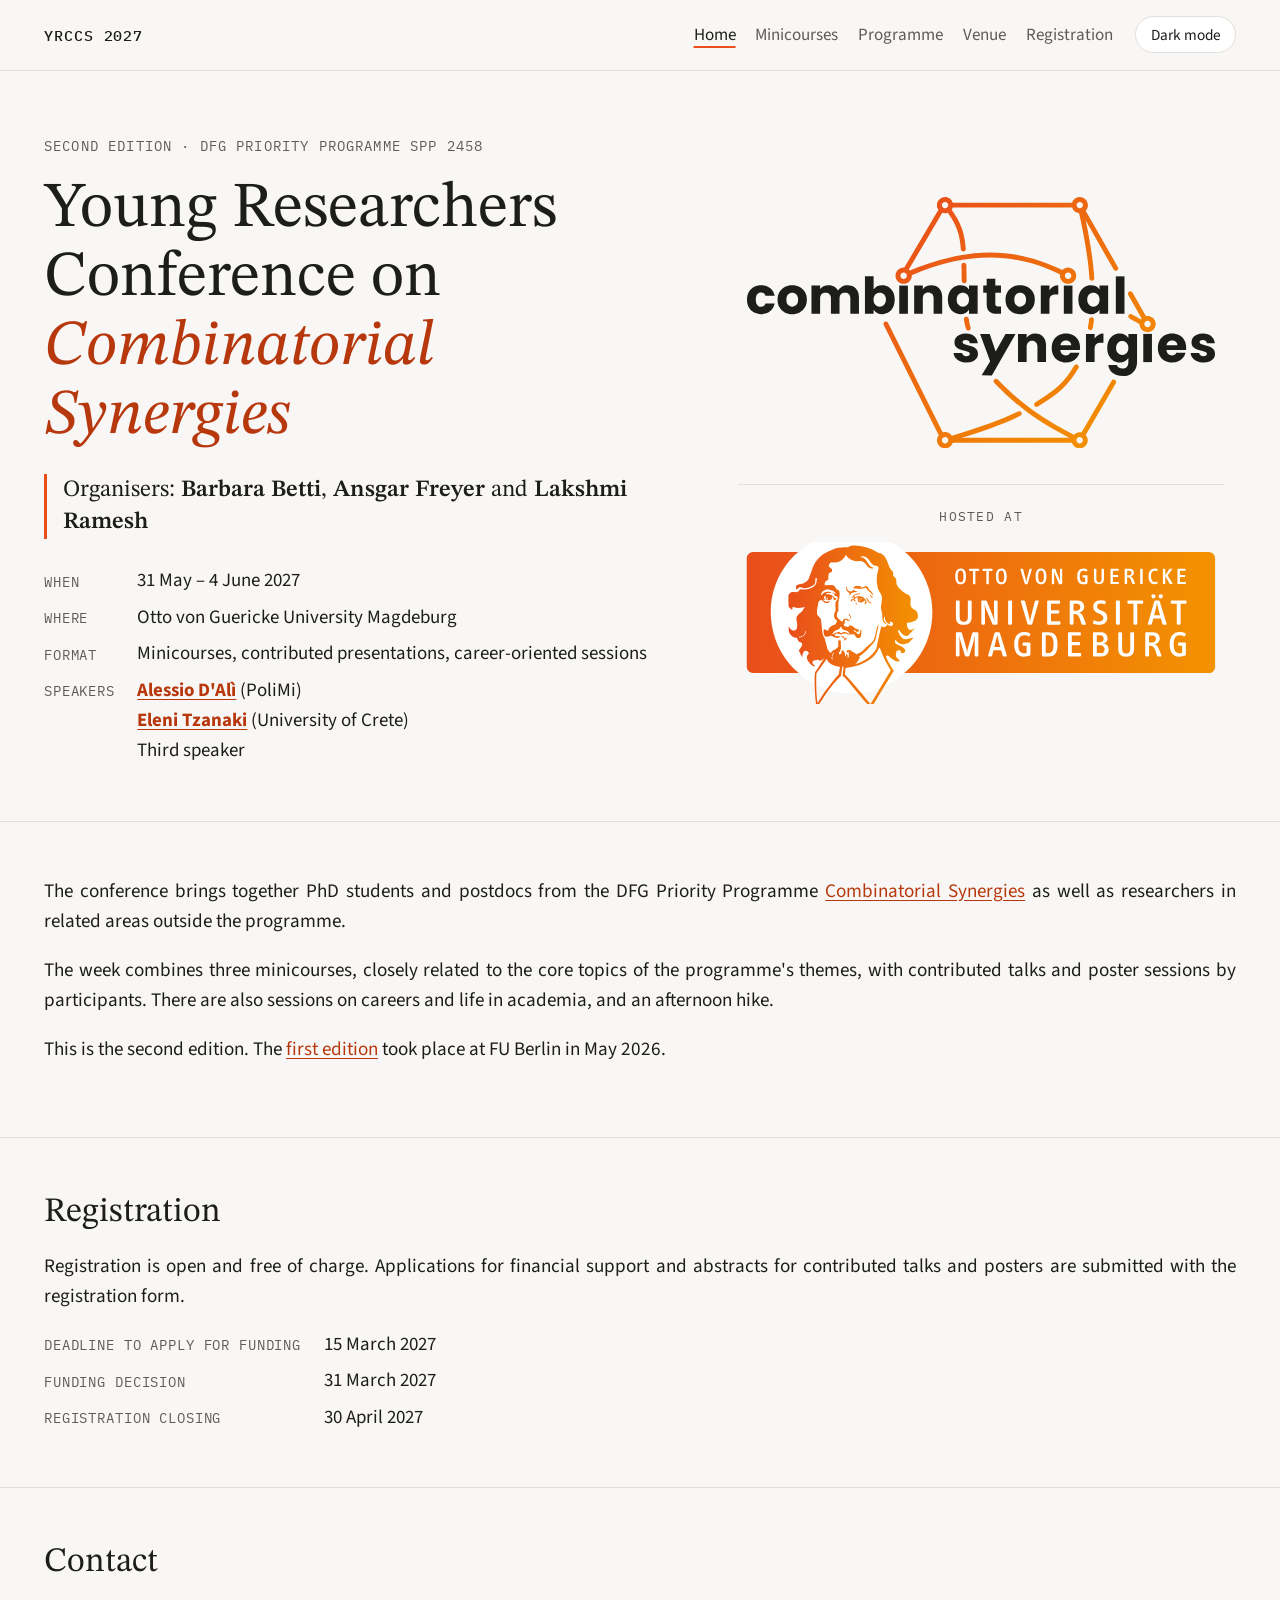
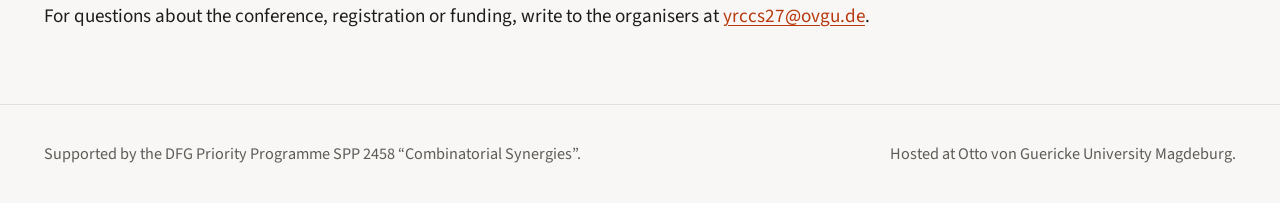
==== commit 3afdbf30: "Use full width on Minicourses and Programme pages, update schedule Co-Authored-By: Claude Fable 5.2 " ====
--- a/index.html
+++ b/index.html
@@ -46,7 +46,7 @@
         <dt>Speakers</dt><dd>
           <a href="https://alessiodali.github.io/" target="_blank" rel="noopener"><strong>Alessio D'Alì</strong></a> (PoliMi)<br>
           <a href="https://sites.google.com/view/tzanakel/homepage" target="_blank" rel="noopener"><strong>Eleni Tzanaki</strong></a> (University of Crete)<br>
-          ???
+          Third speaker
         </dd>
       </dl>
     </div>
@@ -297,7 +297,7 @@
   <div class="wrap">
     <div class="prose">
       <p>The conference brings together PhD students and postdocs from the DFG Priority Programme <a href="https://combinatorial-synergies.de" target="_blank" rel="noopener">Combinatorial Synergies</a> as well as researchers in related areas outside the programme.</p>
-      <p>The week combines three minicourses, each introducing a topic from the programme's themes, with contributed talks and poster sessions by participants. There are also sessions on careers and life in academia, and an afternoon hike.</p>
+      <p>The week combines three minicourses, closely related to the core topics of the programme's themes, with contributed talks and poster sessions by participants. There are also sessions on careers and life in academia, and an afternoon hike.</p>
       <p>This is the second edition. The <a href="https://mathconf.eu/yrccs-2026/" target="_blank" rel="noopener">first edition</a> took place at FU Berlin in May 2026.</p>
     </div>
   </div>
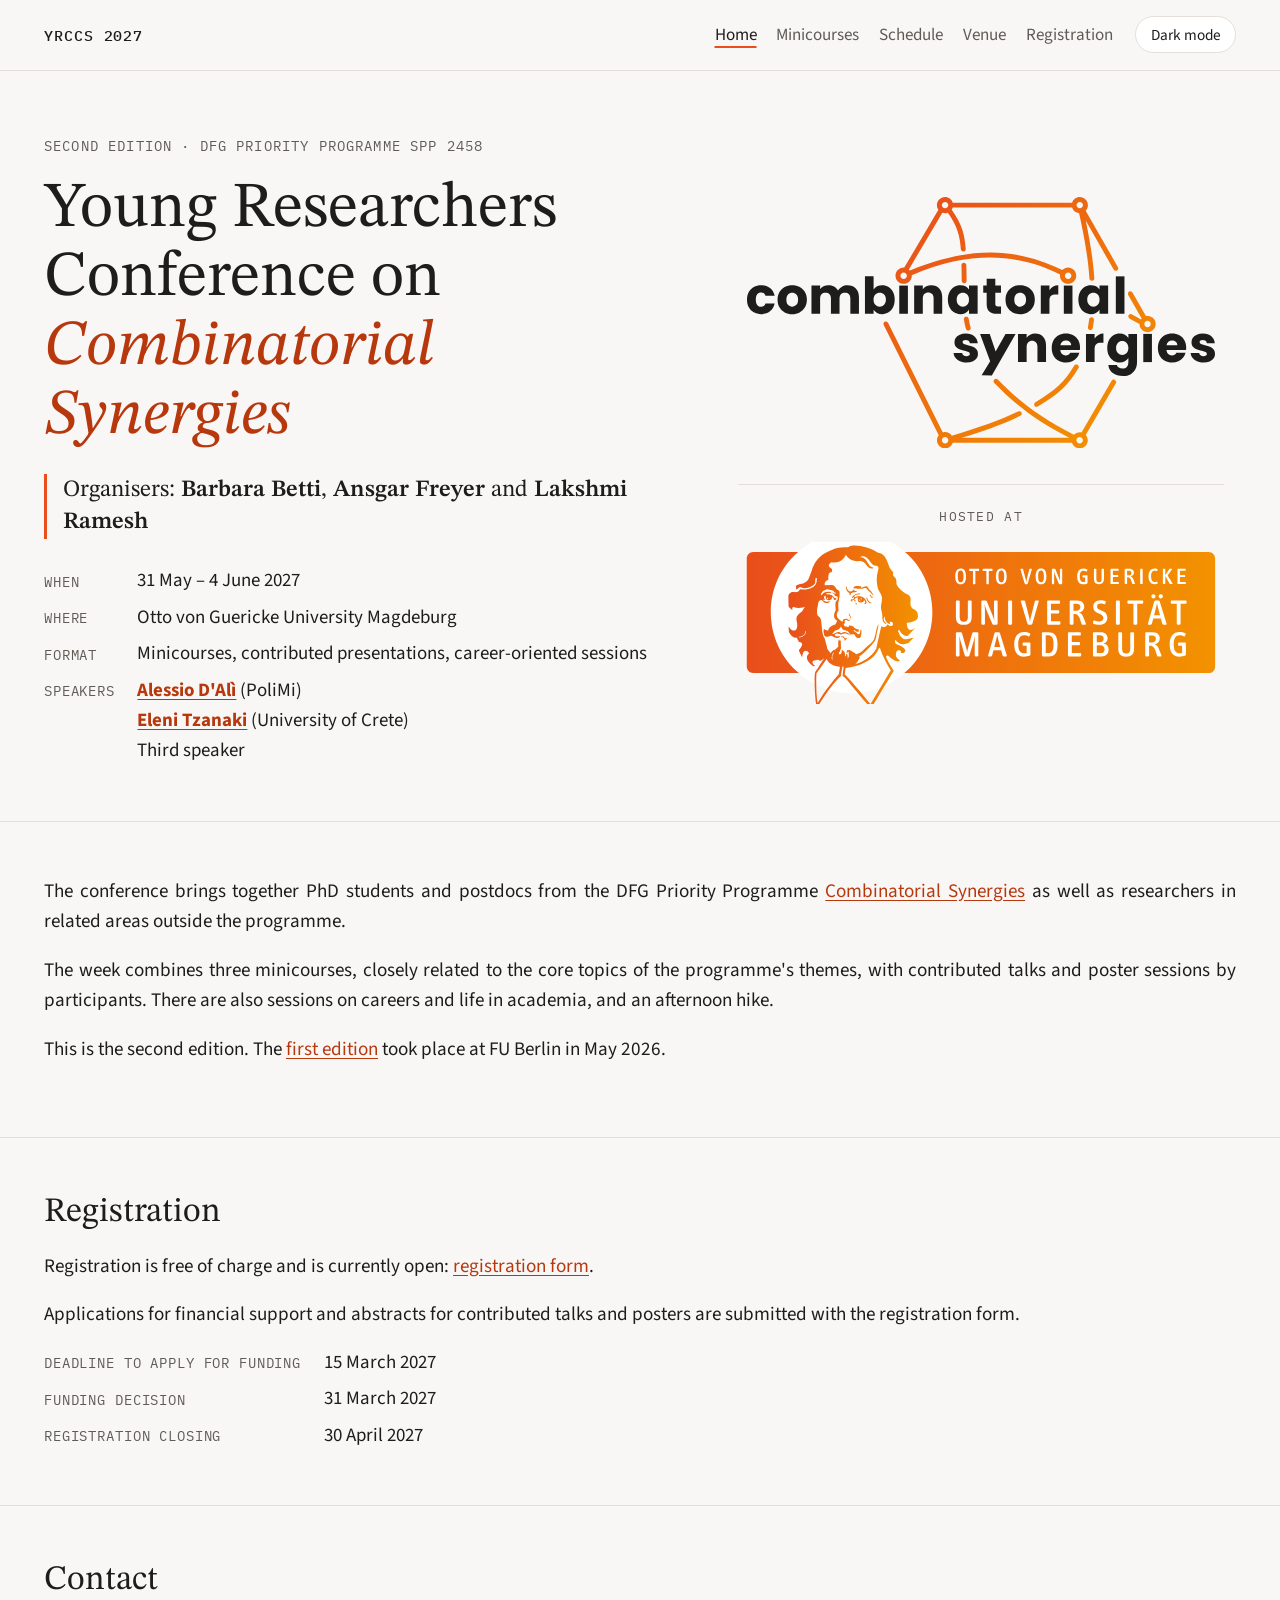
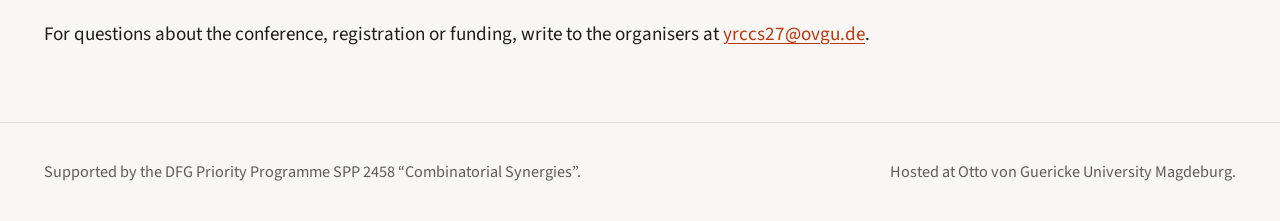
==== commit 556be25c: "website updated" ====
--- a/index.html
+++ b/index.html
@@ -20,7 +20,7 @@
     <nav aria-label="Sections">
       <a href="index.html" aria-current="page">Home</a>
       <a href="minicourses.html">Minicourses</a>
-      <a href="programme.html">Programme</a>
+      <a href="programme.html">Schedule</a>
       <a href="venue.html">Venue</a>
       <a href="index.html#registration">Registration</a>
     </nav>
@@ -303,12 +303,14 @@
   </div>
 </section>
 
-<!-- EDIT: Registration. Fill in the dates and add the form link when it exists. -->
+<!-- EDIT: Registration. Fill in the dates; the form link is in the first paragraph. -->
 <section id="registration" class="fullwidth">
   <div class="wrap">
     <div class="prose">
       <h2>Registration</h2>
-      <p>Registration is open and free of charge. Applications for financial support and abstracts for contributed talks and posters are submitted with the registration form.</p>
+      <p>Registration is free of charge and is currently open: <a href="https://forms.gle/Nb9LQbAeE4CXs2cL6" target="_blank" rel="noopener">registration form</a>.</p>
+         
+      <p>Applications for financial support and abstracts for contributed talks and posters are submitted with the registration form.</p>
       <dl class="facts">
         <dt>Deadline to apply for funding</dt><dd>15 March 2027</dd>
         <dt>Funding decision</dt><dd>31 March 2027</dd>
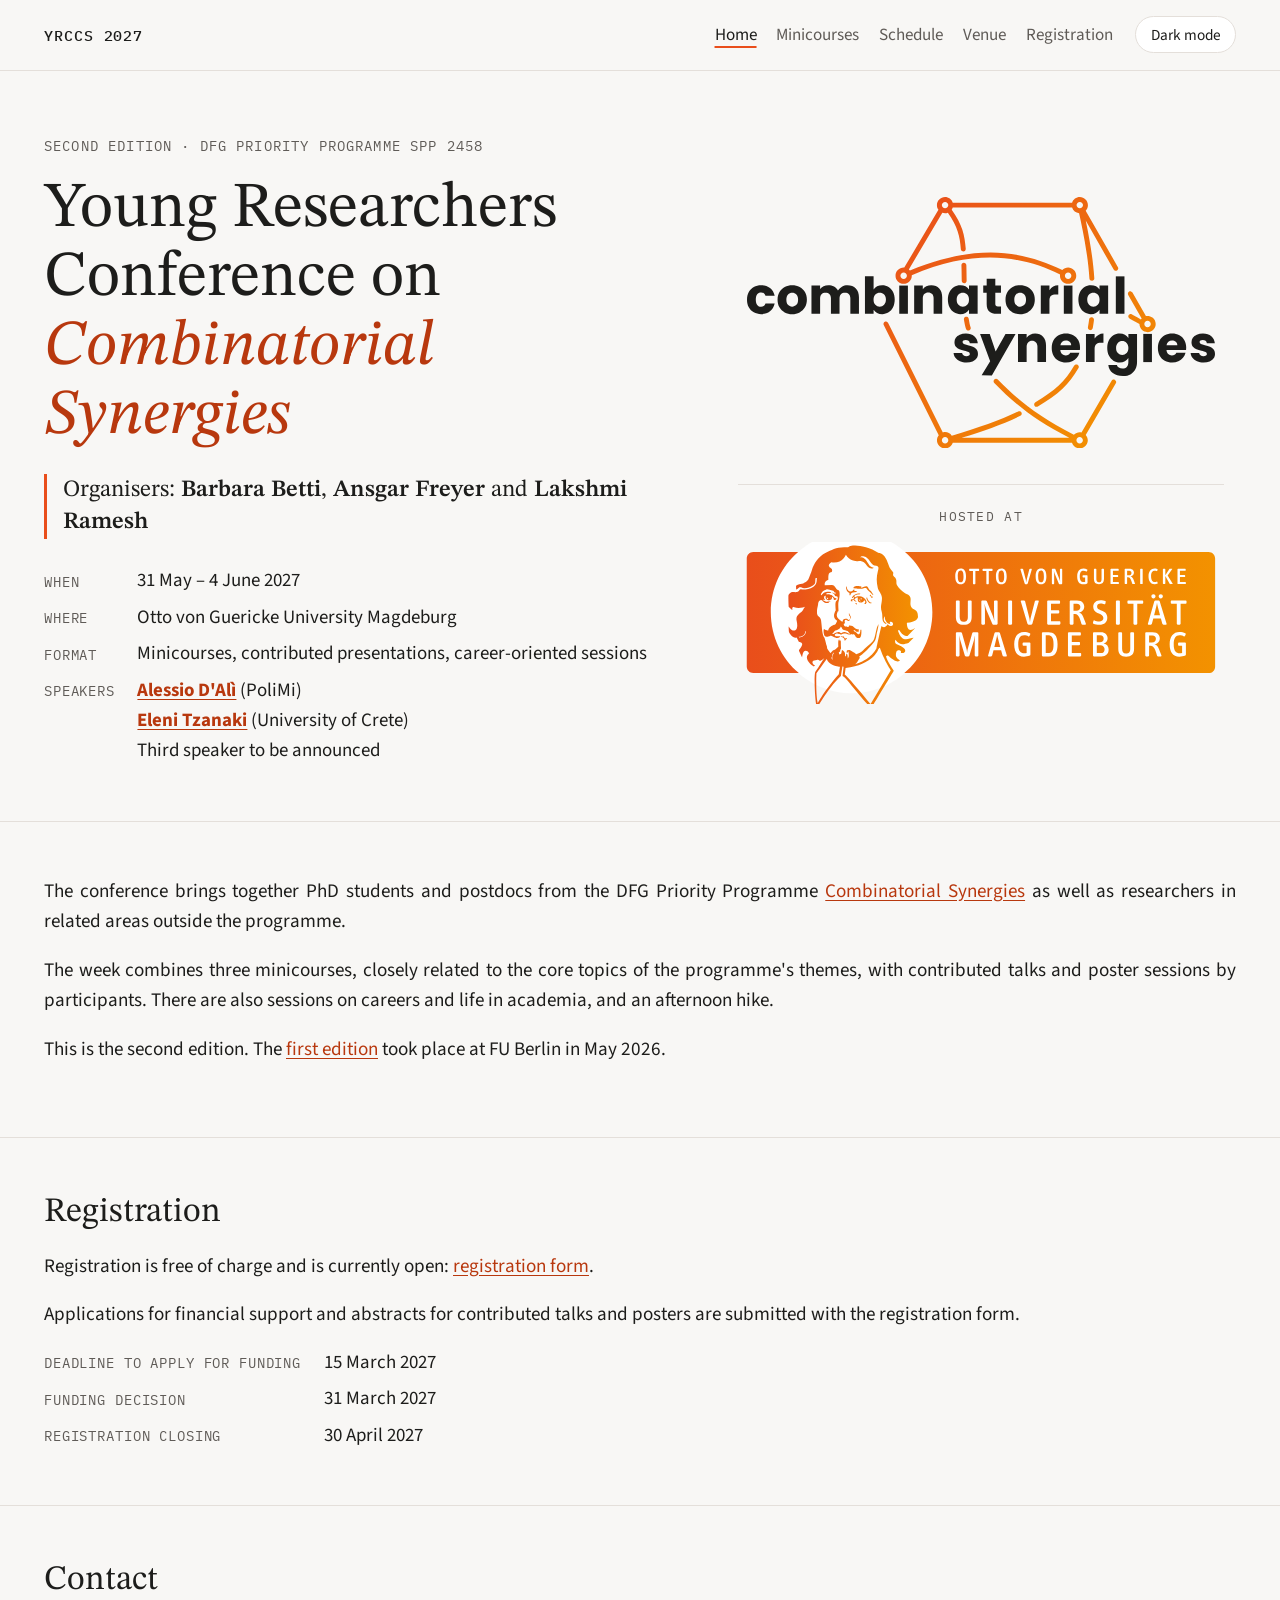
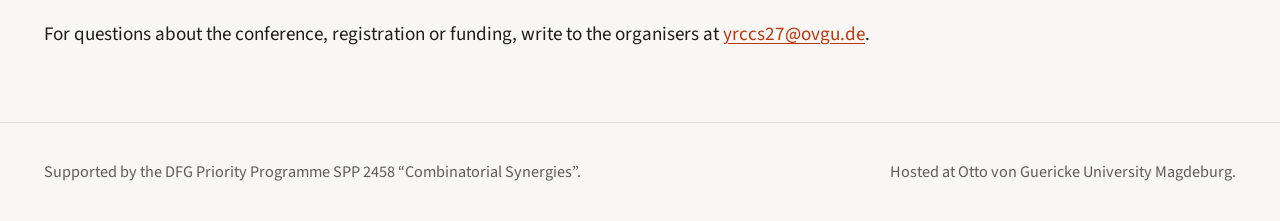
==== commit bfef21d6: "test" ====
--- a/index.html
+++ b/index.html
@@ -46,7 +46,7 @@
         <dt>Speakers</dt><dd>
           <a href="https://alessiodali.github.io/" target="_blank" rel="noopener"><strong>Alessio D'Alì</strong></a> (PoliMi)<br>
           <a href="https://sites.google.com/view/tzanakel/homepage" target="_blank" rel="noopener"><strong>Eleni Tzanaki</strong></a> (University of Crete)<br>
-          Third speaker
+          Third speaker to be announced
         </dd>
       </dl>
     </div>
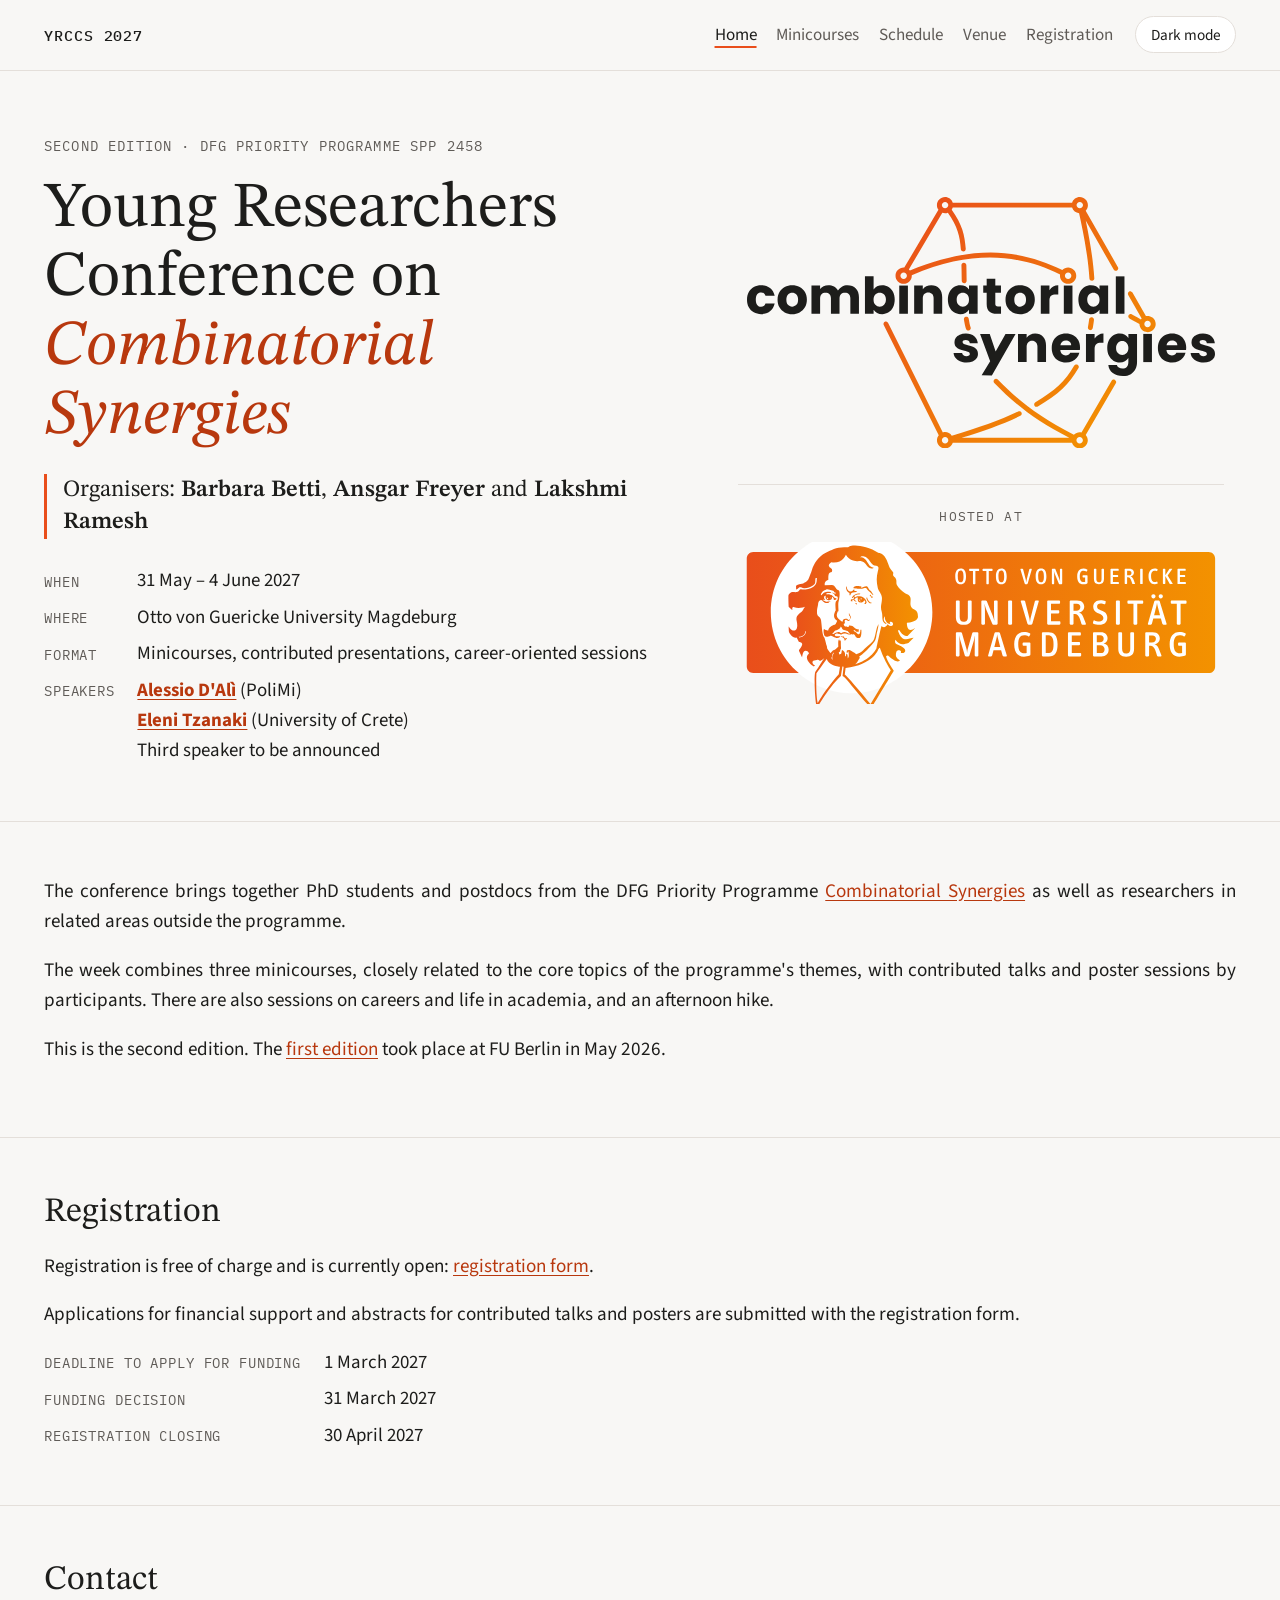
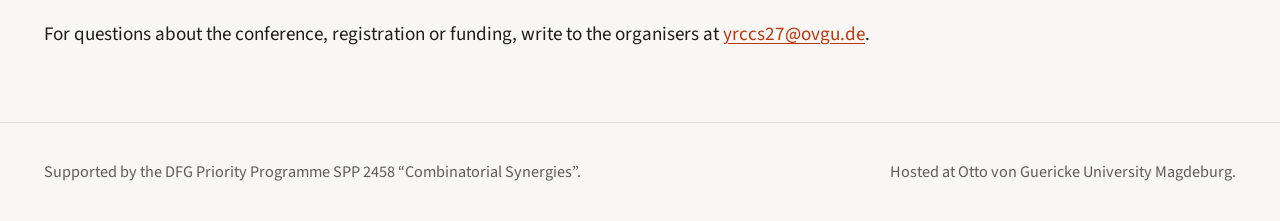
==== commit c5d546e7: "schedule table size shortened + deadline funding changed" ====
--- a/index.html
+++ b/index.html
@@ -312,7 +312,7 @@
          
       <p>Applications for financial support and abstracts for contributed talks and posters are submitted with the registration form.</p>
       <dl class="facts">
-        <dt>Deadline to apply for funding</dt><dd>15 March 2027</dd>
+        <dt>Deadline to apply for funding</dt><dd>1 March 2027</dd>
         <dt>Funding decision</dt><dd>31 March 2027</dd>
         <dt>Registration closing</dt><dd>30 April 2027</dd>
       </dl>
--- a/style.css
+++ b/style.css
@@ -78,8 +78,8 @@
 .scroll{overflow-x:auto;margin-top:1.25rem;border:1px solid var(--rule);background:var(--surface)}
 table{border-collapse:collapse;width:100%;min-width:40rem;font-size:.92rem;table-layout:fixed}
 thead th:first-child{width:4.5rem}
-th,td{border-bottom:1px solid var(--rule);padding:.45rem .6rem;text-align:center;vertical-align:middle}
-thead th{font-family:var(--f-display);font-weight:600;font-size:1rem;border-bottom:2px solid var(--rule)}
+th,td{border-bottom:1px solid var(--rule);padding:.28rem .6rem;line-height:1.45;text-align:center;vertical-align:middle}
+thead th{font-family:var(--f-display);font-weight:600;font-size:1rem;padding-block:.4rem;border-bottom:2px solid var(--rule)}
 thead th small{display:block;font-family:var(--f-mono);font-weight:400;font-size:.72rem;color:var(--muted)}
 td.t{font-family:var(--f-mono);font-size:.78rem;color:var(--muted);white-space:nowrap;font-variant-numeric:tabular-nums}
 .mc{font-weight:600}
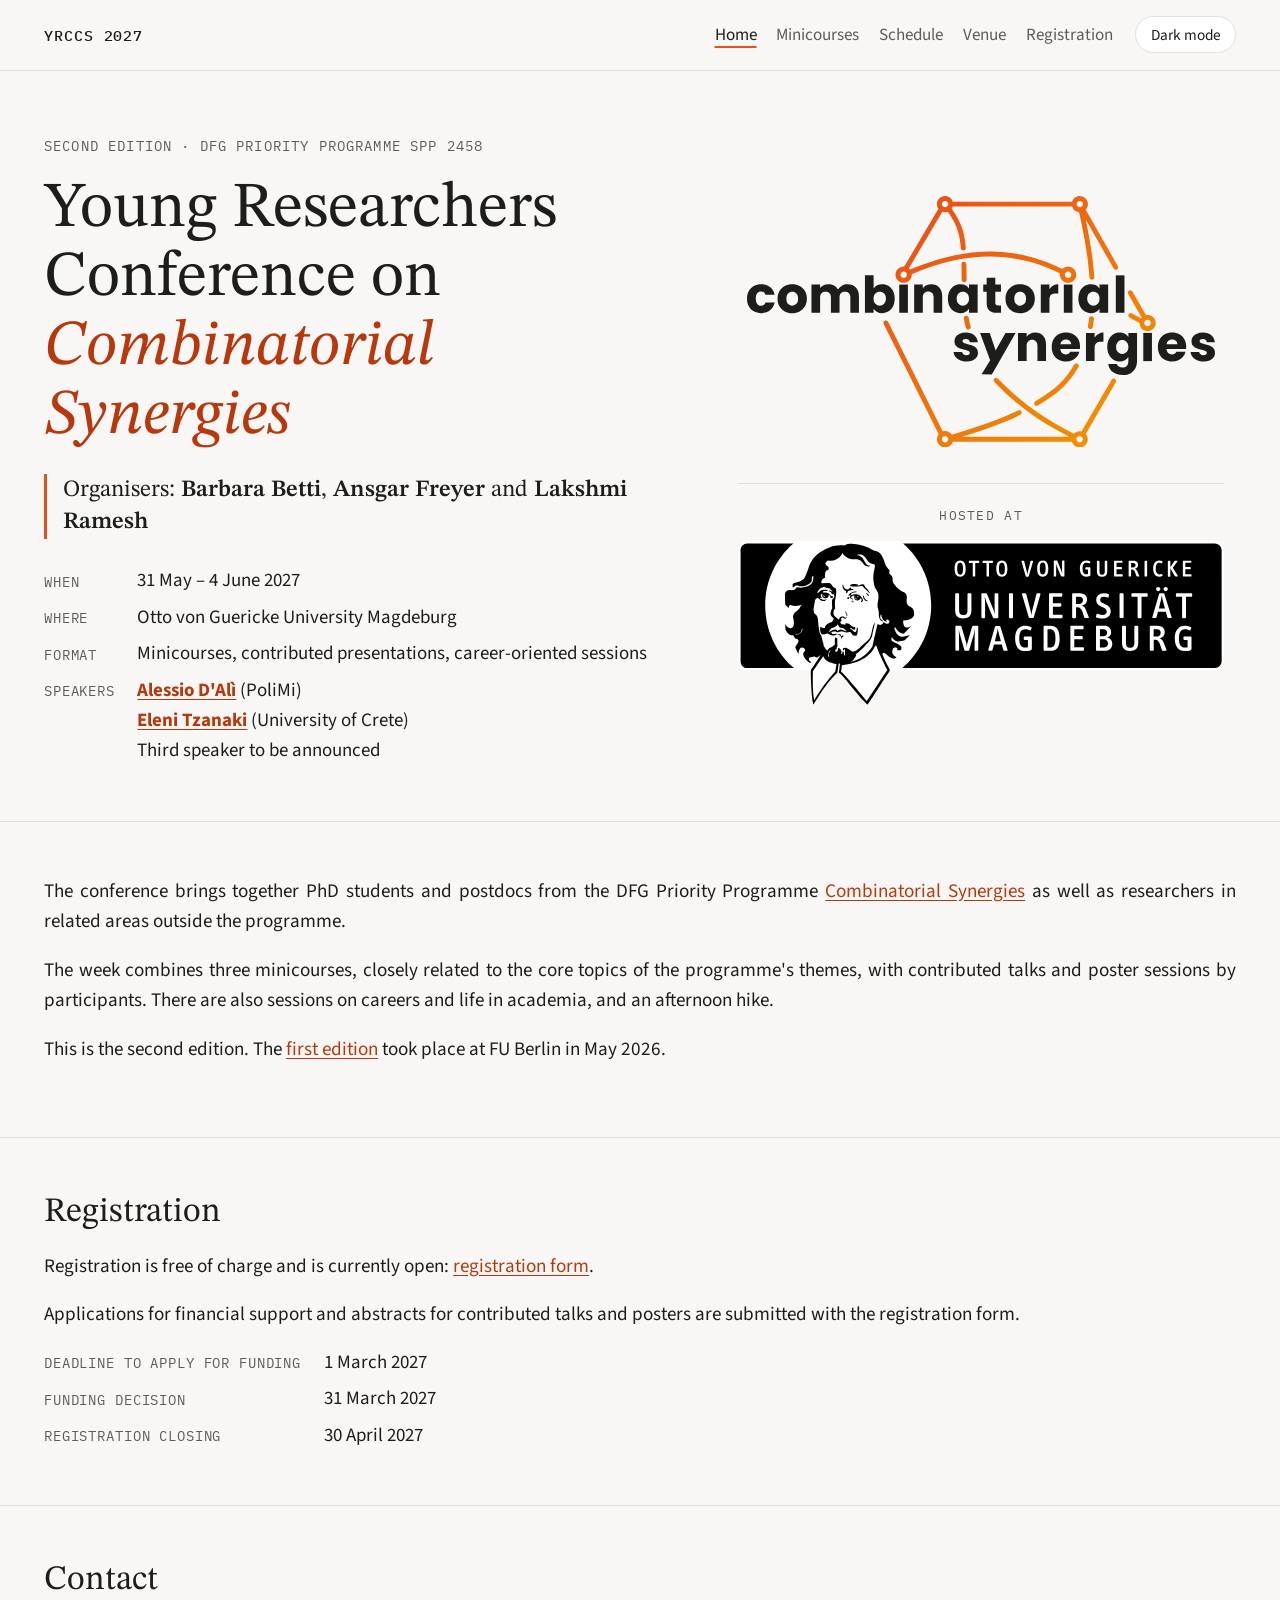
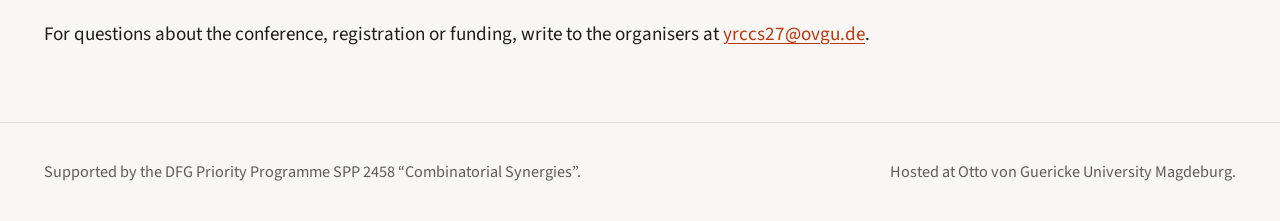
==== commit 833f72d0: "OvGU logo changes" ====
--- a/index.html
+++ b/index.html
@@ -281,11 +281,11 @@
      id="path89"
      style="fill:url(#Neues_Verlaufsfeld_1-7)" />
 </svg>
-      <!-- EDIT: university logo (official OVGU logo, black-and-white version from cd.ovgu.de) -->
+      <!-- EDIT: university logo (official OVGU logo, black-and-white version, file ovgu-logo.svg) -->
       <div class="host">
         <span class="host-label">Hosted at</span>
         <a class="host-logo" href="https://www.ovgu.de" target="_blank" rel="noopener">
-<svg class="ovgu" role="img" aria-label="Otto von Guericke University Magdeburg" xmlns="http://www.w3.org/2000/svg" viewBox="30 28 450 150"><defs><linearGradient id="ovgu-grad" x1="0" y1="0" x2="1" y2="0"><stop offset="0" stop-color="#e94e1b"/><stop offset="1" stop-color="#f39200"/></linearGradient></defs><circle class="ovgu-disc" cx="135.17" cy="93.2" r="74.8"/><g><g><path class="ovgu-dark" d="M85.71,37.2H44.11c-3.32,0-6.01,2.69-6.01,6.01v100.18c0,3.32,2.69,6.01,6.01,6.01h42.26c-15.87-13.37-26-33.66-26-56.39s9.85-42.44,25.35-55.82h0Zm386.07,106.19V43.21c0-3.32-2.69-6.01-6.02-6.01H184.63c15.49,13.37,25.35,33.41,25.35,55.82s-10.13,43.02-26,56.39H465.77c3.32,0,6.02-2.69,6.02-6.01h0Z"/><path class="ovgu-light" d="M347.75,131.5v1.63c0,.43-.4,.8-.83,.8h-10.59c-.43,0-.8-.36-.8-.8v-20.85c0-.43,.37-.8,.8-.8h10.33c.43,0,.8,.37,.8,.8v1.5c0,.43-.34,.83-.8,.83h-7.59v5.96h6.79c.43,0,.83,.33,.83,.77v1.4c0,.46-.4,.83-.83,.83h-6.79v7.13h7.86c.43,0,.83,.37,.83,.8h0Zm-68.84,1.5c.17,.5-.1,.93-.6,.93h-2.33c-.47,0-.9-.3-1.03-.73l-1.33-4.93h-7.03l-1.27,4.93c-.1,.43-.5,.73-.97,.73h-2.17c-.5,0-.73-.43-.6-.93l5.96-20.75c.13-.46,.6-.76,1.03-.76h2.93c.43,0,.83,.26,1,.76l6.4,20.75h0Zm-6.1-7.79l-2.3-8.76c-.23-.9-.37-2.23-.5-3.13-.1,.93-.27,2.2-.5,3.13l-2.16,8.76h5.46Zm27.15-4.23h-5.63c-.43,0-.8,.37-.8,.8v1.57c0,.43,.37,.8,.8,.8h2.93v6.56c-.67,.2-1.37,.3-2.13,.3-3.53,0-5.63-2.13-5.63-8.13s1.8-8.46,5.36-8.46c1.73,0,2.9,.4,4.07,.97,.4,.2,.8,0,.97-.37l.67-1.43c.2-.4,.07-.8-.37-1.03-1.47-.76-3.36-1.26-5.33-1.26-5.79,0-9.13,4.43-9.13,11.36s2.73,11.49,9.06,11.49c1.8,0,3.66-.33,4.93-.8,.8-.3,1.03-.63,1.03-1.4v-10.16c0-.43-.37-.8-.8-.8h0Zm25.93,1.6c0,7.13-1.93,11.36-8.26,11.36h-5.43c-.43,0-.8-.36-.8-.8v-20.85c0-.43,.37-.8,.8-.8h5.3c4.73,0,8.39,2.53,8.39,11.09h0Zm-3.73,.2c0-3.56-.5-5.5-1.5-6.8-.8-1.03-2.1-1.53-3.53-1.53h-2.2v16.42h2.13c3.26,0,5.1-1.4,5.1-8.09h0Zm-70.48-11.29h-3.77c-.42,0-.87,.3-.98,.67l-4.35,15.27c-.21,.82-.34,2.24-.44,3.38-.1-1.14-.23-2.56-.44-3.38l-4.35-15.27c-.1-.36-.56-.67-.98-.67h-3.78c-.45,0-.84,.33-.84,.76v20.92c0,.4,.38,.76,.84,.76h1.71c.42,0,.8-.33,.84-.76l-.05-13.98c0-.8-.17-3.73-.22-4.63,.27,1.15,.66,3.13,1.02,4.59l4.12,14.02c.1,.47,.52,.76,.98,.76h2.33c.45,0,.87-.3,.98-.76l4.12-14.02c.36-1.46,.75-3.43,1.02-4.59-.05,.9-.21,3.83-.22,4.63l-.05,13.98c.04,.43,.42,.76,.84,.76h1.69c.45,0,.84-.36,.84-.76v-20.92c0-.43-.38-.76-.84-.76h0Zm121.52,16.12c0,4.03-2.46,6.33-6.73,6.33h-6.99c-.43,0-.8-.36-.8-.76v-20.88c0-.43,.37-.8,.8-.8h6.63c3.86,0,6.13,2.4,6.13,5.7,0,2.36-1.1,4-3.67,4.83,3.03,.5,4.63,2.8,4.63,5.6h0Zm-10.99-6.86h2.93c2.3,0,3.46-1.27,3.46-3.17s-1.06-3.13-3.26-3.13h-3.13v6.3h0Zm7.2,6.43c0-2.03-1.46-3.63-3.96-3.63h-3.23v7.3h3.8c2.1,0,3.4-1.4,3.4-3.66h0Zm52.61,5.73c.23,.6,.13,1.03-.57,1.03h-2.43c-.47,0-.83-.13-1-.7-.77-2.3-1.33-4.66-2.26-6.43-.77-1.46-1.77-2.8-3.77-2.8h-1.36v9.16c0,.4-.37,.76-.8,.76h-1.93c-.43,0-.8-.36-.8-.76v-20.88c0-.43,.37-.8,.8-.8h5.86c5.63,0,6.79,3.46,6.79,5.7,0,2.63-1.47,4.96-4.9,5.5,1.6,.33,2.86,1.73,3.56,3.2,.54,1.13,1.84,4.36,2.8,7.03h0Zm-5.06-15.25c0-1.6-1.07-3.07-3.3-3.07h-3.03v6.56h2.67c2.3,0,3.66-1.4,3.66-3.5h0Zm26.95,3.33h-5.63c-.44,0-.8,.37-.8,.8v1.57c0,.43,.37,.8,.8,.8h2.93v6.56c-.67,.2-1.37,.3-2.13,.3-3.53,0-5.63-2.13-5.63-8.13s1.8-8.46,5.36-8.46c1.73,0,2.9,.4,4.07,.97,.4,.2,.8,0,.96-.37l.67-1.43c.2-.4,.06-.8-.37-1.03-1.47-.76-3.36-1.26-5.33-1.26-5.8,0-9.12,4.43-9.12,11.36s2.73,11.49,9.06,11.49c1.8,0,3.66-.33,4.93-.8,.8-.3,1.04-.63,1.04-1.4v-10.16c0-.43-.37-.8-.8-.8h0Zm-47.98-9.49h-1.9c-.5,0-.83,.26-.83,.8v14.52c0,3.4-1.4,4.4-3.87,4.4-2.73,0-3.7-1.67-3.7-4.6v-14.32c0-.54-.3-.8-.8-.8h-1.93c-.46,0-.77,.3-.77,.8v14.69c0,4.53,2.33,7.16,7.26,7.16s7.33-2.53,7.33-7.16v-14.69c0-.5-.33-.8-.8-.8h0Zm30.92-7.91c.17,.5-.1,.93-.6,.93h-2.33c-.47,0-.9-.3-1.04-.73l-1.33-4.93h-7.03l-1.27,4.93c-.1,.43-.5,.73-.96,.73h-2.16c-.5,0-.74-.43-.6-.93l5.96-20.75c.13-.46,.6-.77,1.03-.77h2.93c.44,0,.83,.27,1,.77l6.39,20.75h0Zm-6.09-7.79l-2.3-8.76c-.24-.9-.37-2.23-.5-3.13-.1,.93-.27,2.2-.5,3.13l-2.16,8.76h5.46Zm-16.34-13.73h-12.99c-.43,0-.84,.37-.84,.8v1.63c0,.43,.4,.77,.84,.77h4.73v18.45c0,.43,.37,.8,.8,.8h1.93c.43,0,.8-.37,.8-.8v-18.45h4.73c.43,0,.76-.33,.76-.77v-1.63c0-.43-.33-.8-.76-.8h0Zm-138.9,21.82c.17,.4,.47,.63,.9,.63h3.13c.43,0,.83-.37,.83-.77v-20.92c0-.4-.4-.77-.83-.77h-1.7c-.43,0-.8,.37-.8,.77l.03,12.96c0,1.56,.17,3.63,.33,5.36-.47-1.63-.87-3.27-1.46-4.73l-5.63-13.76c-.17-.37-.63-.6-1.07-.6h-3.13c-.43,0-.8,.33-.8,.77v20.92c0,.4,.37,.77,.8,.77h1.76c.43,0,.8-.37,.8-.77l-.03-13.19c0-1.23-.3-3.89-.47-5.59,.43,1.7,.87,3.56,1.47,4.96l5.86,13.96h0Zm-30.26-6.69v-14.32c0-.53-.3-.8-.8-.8h-1.93c-.47,0-.77,.3-.77,.8v14.69c0,4.53,2.33,7.16,7.26,7.16s7.33-2.53,7.33-7.16v-14.69c0-.5-.33-.8-.8-.8h-1.9c-.5,0-.83,.27-.83,.8v14.52c0,3.4-1.4,4.4-3.86,4.4-2.73,0-3.7-1.67-3.7-4.59h0Zm177.47-18.89c0,1.1,.87,2,1.93,2s1.96-.9,1.96-2-.9-1.93-2-1.93c-1.03,0-1.9,.83-1.9,1.93h0Zm8.73,2c1.1,0,1.96-.9,1.96-2s-.9-1.93-2-1.93c-1.03,0-1.9,.83-1.9,1.93s.86,2,1.93,2h0Zm23.09,1.77h-12.99c-.43,0-.84,.37-.84,.8v1.63c0,.43,.4,.77,.84,.77h4.73v18.45c0,.43,.37,.8,.8,.8h1.93c.43,0,.8-.37,.8-.8v-18.45h4.73c.43,0,.77-.33,.77-.77v-1.63c0-.43-.33-.8-.77-.8h0Zm-116.88,19.22h-7.86v-7.13h6.8c.43,0,.83-.37,.83-.83v-1.4c0-.43-.4-.77-.83-.77h-6.8v-5.96h7.59c.47,0,.8-.4,.8-.83v-1.5c0-.43-.37-.8-.8-.8h-10.32c-.43,0-.8,.37-.8,.8v20.85c0,.43,.37,.8,.8,.8h10.59c.44,0,.84-.37,.84-.8v-1.63c0-.43-.4-.8-.84-.8h0Zm31.48,2.46c1.4,.53,3.5,.97,5.43,.97,4.63,0,7.36-2.7,7.36-6.59,0-3.53-2.03-5.06-4.39-6.16l-1.8-.83c-1.77-.84-3.26-1.5-3.26-3.27s1.1-2.93,3.26-2.93c1.5,0,2.4,.33,3.46,.7,.43,.13,.8-.1,.9-.5l.37-1.5c.1-.4-.04-.83-.43-.97-1.13-.4-2.76-.8-4.36-.8-4.26,0-6.79,2.63-6.79,6.16,0,3.23,1.87,4.63,3.93,5.6l1.37,.63c2.06,.97,4.13,1.87,4.13,4.13,0,2.06-1.6,3.16-3.8,3.16-1.66,0-3.2-.5-4.46-.97-.46-.17-.9,.07-1,.5l-.4,1.67c-.1,.4,.07,.83,.5,1h0Zm-7.1-.27c.23,.6,.13,1.03-.57,1.03h-2.43c-.47,0-.83-.13-1-.7-.77-2.3-1.33-4.66-2.26-6.43-.77-1.46-1.77-2.8-3.76-2.8h-1.36v9.16c0,.4-.37,.77-.8,.77h-1.93c-.43,0-.8-.37-.8-.77v-20.88c0-.43,.37-.8,.8-.8h5.86c5.63,0,6.79,3.47,6.79,5.7,0,2.63-1.47,4.96-4.9,5.5,1.6,.33,2.87,1.73,3.56,3.2,.53,1.13,1.83,4.36,2.8,7.03h0Zm-5.06-15.26c0-1.6-1.07-3.06-3.3-3.06h-3.03v6.56h2.66c2.3,0,3.66-1.4,3.66-3.5h0Zm36.6,15.49v-20.85c0-.43-.37-.8-.8-.8h-2.06c-.43,0-.8,.37-.8,.8v20.85c0,.43,.37,.8,.8,.8h2.06c.44,0,.8-.37,.8-.8h0Zm-100.61-21.65h-2.07c-.43,0-.8,.37-.8,.8v20.85c0,.43,.37,.8,.8,.8h2.07c.43,0,.8-.37,.8-.8v-20.85c0-.43-.37-.8-.8-.8h0Zm24.9,0h-2c-.53,0-.87,.3-1,.83l-3.83,15.06c-.27,1.07-.5,2.83-.7,4.37-.13-1.54-.43-3.3-.7-4.37l-3.83-15.09c-.13-.53-.5-.8-1.03-.8h-2.3c-.5,0-.77,.43-.63,.93l6.16,20.78c.13,.43,.57,.73,1,.73h2.53c.43,0,.87-.3,1-.73l5.96-20.82c.13-.46-.13-.9-.63-.9h0Zm129.57-15.07h6.74c.28,0,.53-.23,.53-.51v-1.04c0-.27-.26-.51-.53-.51h-5v-4.54h4.32c.28,0,.53-.24,.53-.53v-.89c0-.27-.25-.49-.53-.49h-4.32v-3.79h4.83c.29,0,.51-.25,.51-.53v-.95c0-.28-.23-.51-.51-.51h-6.57c-.28,0-.51,.23-.51,.51v13.27c0,.28,.23,.51,.51,.51h0Zm-7.05,0h1.72c.36,0,.49-.25,.27-.59l-4.56-7.31,4.13-5.79c.17-.25,.15-.59-.28-.59h-1.61c-.32,0-.51,.09-.68,.34l-3.73,5.66v-5.49c0-.28-.23-.51-.51-.51h-1.23c-.28,0-.51,.23-.51,.51v13.29c0,.25,.23,.48,.51,.48h1.23c.28,0,.51-.23,.51-.48v-6.93l4.01,7.04c.17,.3,.4,.38,.72,.38h0Zm-14.72,.13c1.17,0,2.04-.23,2.78-.61,.19-.08,.32-.34,.19-.62l-.47-1.02c-.08-.21-.34-.3-.59-.19-.42,.19-1.14,.4-1.65,.4-2.05,0-3.46-1.5-3.46-5.28s1.31-5.26,3.46-5.26c.59,0,1.1,.15,1.57,.36,.28,.13,.49,.04,.61-.19l.45-.87c.15-.28,.04-.55-.21-.7-.79-.47-1.76-.57-2.59-.57-3.43,0-5.66,2.82-5.66,7.21,0,4.73,2.1,7.33,5.57,7.33h0Zm-12.79-.13h1.31c.28,0,.51-.23,.51-.51v-13.27c0-.28-.23-.51-.51-.51h-1.31c-.28,0-.51,.23-.51,.51v13.27c0,.28,.23,.51,.51,.51h0Zm-14.85-.49v-13.29c0-.28,.23-.51,.51-.51h3.73c3.58,0,4.33,2.21,4.33,3.62,0,1.67-.93,3.16-3.11,3.5,1.01,.21,1.82,1.1,2.27,2.03,.34,.72,1.17,2.78,1.78,4.47,.15,.38,.08,.66-.36,.66h-1.55c-.3,0-.53-.09-.64-.45-.49-1.46-.85-2.97-1.44-4.09-.49-.93-1.12-1.78-2.4-1.78h-.87v5.83c0,.25-.23,.49-.51,.49h-1.23c-.28,0-.51-.23-.51-.49h0Zm2.25-7.65h1.7c1.46,0,2.33-.89,2.33-2.23,0-1.02-.68-1.95-2.1-1.95h-1.93v4.18h0Zm-7.6,7.63v-1.04c0-.27-.25-.51-.53-.51h-5v-4.54h4.32c.28,0,.53-.24,.53-.53v-.89c0-.27-.25-.49-.53-.49h-4.32v-3.79h4.83c.3,0,.51-.25,.51-.53v-.95c0-.28-.23-.51-.51-.51h-6.57c-.28,0-.51,.23-.51,.51v13.27c0,.28,.23,.51,.51,.51h6.74c.28,0,.53-.23,.53-.51h0Zm-18.49,.64c3.05,0,4.66-1.61,4.66-4.56v-9.35c0-.32-.21-.51-.51-.51h-1.21c-.32,0-.53,.17-.53,.51v9.24c0,2.16-.89,2.8-2.46,2.8-1.74,0-2.35-1.06-2.35-2.92v-9.11c0-.34-.19-.51-.51-.51h-1.23c-.3,0-.49,.19-.49,.51v9.35c0,2.88,1.48,4.56,4.62,4.56h0Zm-11.08-8.37h-3.58c-.27,0-.51,.23-.51,.51v1c0,.28,.23,.51,.51,.51h1.87v4.18c-.42,.13-.87,.19-1.36,.19-2.25,0-3.58-1.36-3.58-5.17s1.15-5.38,3.41-5.38c1.1,0,1.84,.25,2.59,.61,.25,.13,.51,0,.61-.23l.42-.91c.13-.25,.04-.51-.23-.66-.93-.49-2.14-.8-3.39-.8-3.69,0-5.81,2.82-5.81,7.23s1.74,7.31,5.77,7.31c1.15,0,2.33-.21,3.14-.51,.51-.19,.66-.4,.66-.89v-6.46c0-.28-.23-.51-.51-.51h0Zm-23.45-6.04h-1.08c-.28,0-.51,.23-.51,.49l.02,8.25c0,1,.11,2.31,.21,3.41-.29-1.04-.55-2.08-.93-3.01l-3.58-8.75c-.11-.23-.4-.38-.68-.38h-1.99c-.28,0-.51,.21-.51,.49v13.31c0,.26,.23,.49,.51,.49h1.12c.28,0,.51-.23,.51-.49l-.02-8.39c0-.78-.19-2.48-.29-3.56,.27,1.08,.55,2.27,.93,3.16l3.73,8.88c.11,.26,.3,.4,.57,.4h1.99c.28,0,.53-.23,.53-.49v-13.31c0-.25-.25-.49-.53-.49h0Zm-19.07,14.41c-3.31,0-5-2.33-5-7.21s1.67-7.33,5-7.33,4.96,2.4,4.96,7.33-1.67,7.21-4.96,7.21h0Zm2.63-7.27c0-3.05-.47-5.47-2.65-5.47-2.35,0-2.63,2.65-2.63,5.47,0,3.58,.64,5.4,2.63,5.4,2.1,0,2.65-2.1,2.65-5.4h0Zm-17.83,6.68c.08,.27,.36,.47,.63,.47h1.61c.27,0,.55-.19,.63-.47l3.8-13.25c.08-.3-.09-.57-.4-.57h-1.27c-.34,0-.55,.19-.64,.53l-2.44,9.58c-.17,.68-.32,1.8-.44,2.78-.08-.98-.27-2.1-.44-2.78l-2.44-9.6c-.09-.34-.32-.51-.66-.51h-1.46c-.32,0-.49,.28-.4,.59l3.92,13.23h0Zm-26.58-6.61c0-4.81,1.67-7.33,5-7.33s4.96,2.4,4.96,7.33-1.67,7.21-4.96,7.21-5-2.33-5-7.21h0Zm2.35-.06c0,3.58,.64,5.4,2.63,5.4,2.1,0,2.65-2.1,2.65-5.4,0-3.05-.47-5.47-2.65-5.47-2.35,0-2.63,2.65-2.63,5.47h0Zm-14.22-5.11h3.01v11.74c0,.28,.23,.51,.51,.51h1.23c.27,0,.51-.23,.51-.51v-11.74h3.01c.28,0,.49-.21,.49-.49v-1.04c0-.28-.21-.51-.49-.51h-8.27c-.28,0-.53,.23-.53,.51v1.04c0,.28,.25,.49,.53,.49h0Zm-4.13-2.04h-8.27c-.27,0-.53,.23-.53,.51v1.04c0,.28,.25,.49,.53,.49h3.01v11.74c0,.28,.23,.51,.51,.51h1.23c.28,0,.51-.23,.51-.51v-11.74h3.01c.28,0,.49-.21,.49-.49v-1.04c0-.28-.21-.51-.49-.51h0Zm-21.65,7.21c0-4.81,1.67-7.33,5-7.33s4.96,2.4,4.96,7.33-1.67,7.21-4.96,7.21-5-2.33-5-7.21h0Zm2.35-.06c0,3.58,.63,5.4,2.63,5.4,2.1,0,2.65-2.1,2.65-5.4,0-3.05-.47-5.47-2.65-5.47-2.35,0-2.63,2.65-2.63,5.47h0Z"/><path class="ovgu-dark" d="M130.76,116.97c0-.21-.51-.12-.73-.12-.29,0-.4,.68-.63,.52-.59-.4-1.26-1.02-1.29-1.86l-1.8,.06c-.02-.49-1.14-.19-.97,.48,.22,0,1.07,.08,1.06-.06,.75,.82,1.55,.86,1.85,1.42,.46,.83,.21,1.76,.87,2.16,.16-1.7,1.69-1.4,1.64-2.6h0Zm23.91-37.43c0-.56-.08-.7-.17-1.34l-.5,.57c-.33-.1-.81-1.34-1.23-1.82l-.9,.16c.38,1.12,1.69,1.45,1.42,2.38-.05,.15,.94,.34,1.37,.04h0Zm-5.84,.32c1.09,4.92,4.34,5.07,4.34,5.07l.63-.66s-3.25-.15-4.34-5.07c-.26,.15-.63,.66-.63,.66h0Zm-8.91,4.53l-1.5,.03v.63l1.02-.02,.02,.93h.58l-.12-1.57h0Zm2.27-4.05s-.32,2.55,1.99,2.29l-.36,.29c-2.38,.19-1.99-2.29-1.63-2.58h0Zm2.6,.67l-1.37,.02v-.78l1.36-.02v.78h.01Zm-10.3,.75c0,.28-.06,.64,.02,1.06l1.59,.04-.23-.56s.07-.35,.06-.57l.65-.29c.87,.12,1.22,2.01,3.02,1.7,.07-.01-.04-.62-.04-.62-1.67-.32-1.75-1.24-1.75-1.24,1.2-1.93,3.22-1.97,3.22-1.61l-.2,.85c.03,1.9,.49,3.59,2.73,3.55,1.59-.03,2.87-.9,3.29-2.25,.36,.2,.69,.66,.88,1.11,.3,.7,.01,.77,.02,1.34,0,.21-.86,.16-.56,1.14l1.09,.05,.84-1.36c-.03-1.76-1.88-4.48-3.77-5.15-.58-.2-1.53-.61-2.61-.66l-2.31,.04c-.65,.08-1.58,.73-1.58,.73-1.12,.3-1.03-.97-1.03-.97,.5-.67,.56-.86,2.58-1.46l2.67-.19c-.12-.22,.16-.78,.16-.78-4.98,.02-6.54,2.14-6.85,2.46-.14,.14-.99,1.22-.99,1.43,0,.07,.94,.19,.94,.19l.28-.57c.36,.06,.87-.02,.87,.34,.01,.85-.64,.51-.63,1.5h-.58c-.87,.03-1.81-.24-1.79,.75h0Zm-1.34,12.55l-.65,.02c.04,.42,.18,.65,.33,1.05,.23,.61-.26,.93,.84,1.45l.07,1.98h.62l-.09-2.6-.55,.06-.57-1.96h0Zm4.28-22.34c-.65-.06-1.13,1.64-2.79,1.82-2.23,.23-3.06-1.5-3.8-2.96,.07-.14-.24-1.48-.32-1.62l-.57,.29c.04,2.33,.95,5.06,3.27,5.8l.03,1.98,.72-.08c.29,0,.35-.92,.63-1.49,.07-.14,1-.86,1.72-1.02,1.01-.16,2.16-.39,3.53-.42v-.85l-1.67,.03-.58-.27,.35-.85c-.07-.14-.29-.32-.51-.34h0Zm18.05,5.1c.08,.28-1.46-2.51-2.05-3.28-.88-1.11-1.32-1.1-2.13-2.15-.44-.63-1.18-2.65-1.96-2.71-2.39-.17-4,1.26-5.22,1.36-.66,.05,.49-.78,.49-.78,.21-.64-4.2-.84-4.2-.84,0,0-3.25-.01-3.44,1.47v.57l2.71,.45c1.16,.33,1.37-.1,2.75,.09l2.53-.05,2.24-.68,1.19,.11c.36,0,.71,.5,.85,.77,.82,1.61,1.68,1.8,2.9,2.98,2.32,2.24,2.34,3.13,3.35,2.69h0Zm-39.76,2.39l-.4,.93-.03-.92,.43-.02h0Zm-3.33-.16s.73,.29,.96,.67c.15,.24,.17,.7,.17,.7-.38,.58-1.83-.64-1.13-1.37h0Zm11.97,28.58c.76-.8,.31-1.44,.81-1.37,.65,.09,1.09,1.33,1.09,1.33,0,0,.04,.51,.83,1.23,.84,.78,3.29,.89,4.42,1.41l2.34,2.69c-1.12-.14-2.06-.7-2.79-1.12-3.26-2.05-5.64,.53-5.64,.53-2.15-2.01-3.06-1.51-6.93,.51-1.07,.56-1.73-.34-.66-.52,.3-.15,1.49-2.46,2.31-2.65,1.28-.31,3.12-.88,4.23-2.03h0Zm47.5-2.11c-2.16,.21-3.38-1.58-3.38-1.58-2.73,4.76-5.29,1.74-5.29,1.74,.02-3.39-4.31,17.23-4.97,20.39-1.24,2.34-5.89,10.77-20.21,15.04l.53-.28c1.22-.7,1.6-1.74,2.46-2.97,.74-1.07,1.38-1.6,1.76-2.82,.08-.25-.21-.7-.54-1.26,.64-.02,2.73-1.84,3.35-2.47,1.87-1.88,3.48-2.94,5.13-4.88,2.13-2.56,4.09-3.97,5.65-6.52,1.08-1.79,1.46-3.14,1.75-5.37,.46-3.24,1.89-7.33,2.06-10.76-1.08,1.92-1.53,3.28-1.91,4.77-.63,2.38-.73,3.79-1.37,5.96-.64,2.18-.87,3.86-2.24,5.46-1.17,1.38-2.42,2.37-3.75,3.36-3.76,2.85-6.21,7.15-11.47,8.24-2.58-1.92-5.84-3.85-6.74-3.74,0,0-1.16,.32-1.87,.35l-.3,1.84s1.04,.42,1.02,.18c-.11-1.13,.89-1.21,.84-.67-.05,.57,.87,4.07-.59,5.88-.26,.33,.12-4.8-1.45-4.19l-.57,2.35-.72,.02s.13-.5,.08-1.98c-.05-1.43-.47-2.64-2.68-3.76-.47-.24-.5,2.89-.95,3.39l-1.64,.76c-.3-1.03-.73-2.38-.23-2.39,1.52-.05,.83-1.32,1.22-2.23,.25-.58,.68-.74,.58-1.51-.4-3.09,.06-6.94-.45-6.92-.42,.01-.77,.23-1.09-.03-.32-.28-.04-1.06-.04-1.06-1.58,.2-.92,6.74-.92,6.74-.66,.93-2.04,1.85-2.7,2.51,0,0-.49,.38-.59,.33-1.86-.01-3.75,3.15-3.75,3.15-.71,.16-3.19-4.27-3.3-4.19-.34-1.47,.3-.48-.85-3.66-.18-1.2-1.5-6.07-1.69-6.35-2.63-2.67-2.34-14.46-3.47-17.43-.68-1.77-3.07-2.36-3.31-4.46-.42-3.69,.2-5.31,.85-8.64,.18-.95,.03-1.57,.49-2.44,.53-1,1.12-1.82,2.3-1.88,1.08-.05,1.31,1.01,2.22,1.55,.79,.46,1.15,1.02,2.06,1.13,3.34,.38,3.01-.67,3.01-.67l1.63-.9c-.52-.34-1.35,.25-2.23,.29-.99,.04-1.6,.11-2.53-.2-.96-.31-2.76-.91-2.01-1.55,.52-.45,.82,.82,1.81,.08,0,0-1.6-1.36-1.1-2.43-.32-.32,.16-.76,.54-1.01,.33-.21,.72-.24,1-.25,0,0-.4,1.48-.06,2.33,.39,.96,1.09,1.44,2.15,1.69,.66,.16,1.09,.08,1.73-.13,.94-.31,1.64-.69,1.82-1.69,.11-.61,.04-.99,.23-1.56,0,0,.61,.9,1.21,1.44,.38,.34,0,.83,.26,1.26,.19,.29,.39,.43,.74,.54,.49,.15,.9,.12,1.71-.62,.14-.27,.23-.41,.05-.78-.39-.76-.91,.74-3.56-2.49-.6-.73-1.27-.81-2.2-1.05-1.12-.29-1.75-.36-2.97-.18-.32,.11-.4-.02-.74-.61,0,0,.3-.37,.56-.51,1.47-.8,3.54,.09,4.32-.58-1.16-.24-.61-.51-1.1-.6-1.67-.29-1.23-.17-3.83-.08,0,0-1.51,.26-2.42,1.07-.8,.71-1.74,1.9-1.74,1.9-.35,.19-.64-.56-.75-.68,0,0,.85-1.97,1.85-2.89,1.03-.94,1.98-1.2,3.19-1.74,1.09-.48,1.87,.11,3.05,.32,1.28,.22,1.83,.5,3.21,.88,.94,.25,.8,1.42,1.72,1.77,.24,.09,.47-.05,.65,.12,.21,.19,.14,.49-.05,.71-.4,.47-1-.09-1.6-.3-.35-.12-.44-.41-.81-.47-.25-.04-.39,.06-.65,.09-.87,.11,1.11,.76,1.71,1.35,.71,.7,.61,1.67,1.59,1.99,.45,.15,.82-.14,1.23,.1,.5,.29,.5,.77,.55,1.32,.02,.23,.03,.44,.02,.63-.04,1.59-1.21,2.12-1.52,2.45-1.11,1.18-.5,6.27-.35,8.48,0,0-2.83,4.94-.89,7.43,.6,.77,.6,.79,2.22,2.21,0,0-1.16,3.35-2.02,3.57-.79-.17-5.14,1.37-6.04,4.36l-.12,.81c.01,.31-2.24,.46-3.9-1.07-.46-.42-.79,3.08-.08,5,.32,.93,.81,2.66,3.22,2.04,.82-.05,2.53-.38,3.11-1.05,.15,.15,4.09,2.34,5.74,2.29,2.15-.08,3.01-1.41,3-1.71,0,0-.87-.04-1.88,.07-3.5,.37-3.23-1.58-3.23-1.58,1.34-.82,1.48-1.02,3.12-.77,1.32,.2,1.51,.28,2.31,.68,.16,.02,.58,.02,.79-.05,1.06-.37,2.18-1.08,4.66-.66,.56,.09,2.51,1.35,4.59,.54l-.6-.25,1.08,.03-.48,.22c1.16,.44,.63-.12,2-.07,1.81,.08,1.08,4.13,5.54,3.48,2.01-.29,1.61-7.54,1.61-7.54l-.94,.03c.01,2.47-.78,4.13-1.43,4.18-1.44,.12-1.44-1.54-4.38-2.78,0,0-1-1.28,.37-1.12,1.09,.13,1.2,2.11,3.92,1.48l.02-2.21c-4.12,.14-4.08-3.73-8.48-3.65-1.48,.02,.48,1.25-1.32,1.39-1.22,.09-.57-.68-2.7-.33-.57,.09-1.51-1.35-1.38-2.25,.12-.85,.93-.26,1.12-1.1,0,0-1.03-3.02,1-2.88,.98,.07,2.77,2.87,3.74-.41,.51-.02-.44-.12-.44-.12-.25-.23-.18,1.07-.99,.67-1.32-.66-.84-1.24-2.93-1.03-3.04,.31-2.16,3.3-3.01,2.72-4.52-3.09-6.46-4.79-3.68-10.11l.4,1.05c-.18-3.17-.58-8.45,.08-10.03,.29-.67,.4-1.94,.56-2.92,.52-3.13,.49-6.78-.62-7.17-3.48-1.22-2.64-4.43-6.23-4.85l-6.58,.19s-.92-3.76,3.37-5.04c0,0-.5-5.07,.93-6.39,1.12-1.03,3.18,.03,2.34-3.33-.15-.61-.56-.58-.9-.95-.79-.89-1.17-.38-1.96-2.33-.51-1.25,2.35-3.19,2.35-3.19,10.03,1.63,13.42-7.08,13.42-7.08,3.72,6.71,12.04,5.96,12.04,5.96,2.01,.07,4.16,.12,6.1,2.48,1.33,1.61,1.61,2.81,3.72,3.91,2.19,1.13,4-.27,4-.27-2.3-.19-3.91-1.43-4.89-3.34-3.55-6.93-6.96-6.54-7.92-6.25,.86-.4,.8-1.26,3.85-.85,4.44,.6,6.61,8.05,9.46,8.41,4.35,.56,4.24,1.32,3.23,5.31-1.27,4.99-1.5,9.55-.04,15.39,.88,3.54,3.46,4.98,3.77,8.62,.49,5.77-2,7.59-.1,13.7,1.3,4.19-.84,8.93,3.86,11.16l.55-.73c-4.57-2.52-1.67-6.43-1.67-6.43-.05,6.92,5.6,7.29,5.6,7.29-1.87-1.28-.37-2.25-.37-2.25,2.43-.79,3.77,3.62,.72,3.93h0Zm-54.54,29.01c.03,.94,.2,1.54,.09,2.49-.24-.6-.93-1.92-.93-1.92,.14-.07,.66-1.71,.65-1.91,.24-1.42,.7-2.65,1.83-3.02-.12,.61-.56,1.01-1.07,2.12-.53,1.16-.6,1.3-.57,2.24h0Zm-5.16,1.44c1.81,5.53,8.44,6.24,10.47,7.01,.68,.26,1.79,.22,1.79,.22l-1.09,7c-13.83,15.69-19.5,26.81-19.5,26.81-1.99-9.22-1.18-27.68-1.18-27.68,0,0,5.09-7.27,9.5-13.35h0Zm16.67,14.59l.82-6.15c25.39-2.98,30.1-16.92,30.1-16.92,0,0,1.48-2.34,1.72-1.59,3.54,10.88,10.01,20.51,10.01,20.51l-18.78,31.44c-1.01-1.18-21.69-26.31-23.87-27.3h0Zm-36.01-40.04c.12,3.53-3.21,5.48-6.24,5.58,0,0-.09-.35-.38-.55,3.03-.11,6.12-1.69,6-5.22,0,0,.61-.09,.62,.19h0Zm103.82-13.56c.08-8.05-4.81-5.35-6.47-9.45-1.58-3.89,1.32-7.73-1.96-10.52-1.17-1-2.22-1.02-3.53-1.85-3.49-2.21-6.07-5.23-7.41-7.36-1.3-2.07,.1-4.15-1.23-6.31-.71-1.15-1.79-1.37-2.33-2.6-.55-1.25,.63-2.43-.27-3.45-1.51-1.71-2.92-3.07-4.14-6.92-3.7-11.67-8.45-10.15-9.48-10.82-2.85-1.84-7.77-4.08-11.38-5.04-4.23-1.12-6.77-1.49-10.03-1.56-5.06-.1-6.05,1.65-6.81,1.58-9.93-.85-14.52,2.2-20.28,5.09-7.16,3.59-11.07,10.06-12.88,15.91-.91,2.91-1.72,4.51-2.77,7.51-.66,1.86-1.77,3.1-3.33,3.93-1.42,.75-2.4,1.56-4.35,1.63-1.66,.06-3.83,.95-4.27,1.85l.11,3.23s.94-.28,2.47-1.69c1.19-1.1,2.24,.06,4.93,.39,6.29,.2,9.74-3.69,10.1-4.52,.54-1.15,0-4.31,.7-4.83l1.01-.04c-.23,1.89,.13,4.14-1.37,6.19-1.89,2.58-4.45,3.25-5.15,3.5-4.08,1.46-6.25,.88-8.3,.62-2.36-.3-.17,3.39-6.91,2.66-2.27-.24-4.58,1.8-4.64,3.7-.07,2.02,.14,9.67,.37,10.18l3.31,2.9s-.75-3.76,1.74-2.68c3.48,1.51,9.47,.06,10.04-.38-1.26,1.17-1.44,2.48-2.4,3.71-2.15,2.62-6.54,4.1-5.48,8.84,2.21,9.88-2.39,9.38-2.39,9.38-2.88,.1-5.01-3.99-5.01-3.99l.21,4.37c-.04,2.26,4.28,7.33,7.27,6.09l1.96,3.83c7.07,1.16,.05,6.52,.12,8.5l2.94,6.16c.15-.5,.45-6.51,3.35-6.25,2.73,.24,2.98,2.71,2.98,2.71-5,3.76,1.04,9.95,4.6,11.84,0,0,.45-.81,1.25-.97-1.76-.65-2.87-1.96-2.53-3.18,.35-1.26,.62-1.05,1.65-1.37,1.31-.42,1.66-.06,2.87-.67,1.29-.64,1.75,1.17,2.92,.82,.87-.26,2.21-1.38,3.45-2.21-2.19,2.83-4.1,6.87-8.24,12.39-.8,1.07-.88,9.66-.46,17.93l.07,1.35c.38,6.63,1.06,12.77,1.93,14.33,.11,.19-.56,.28,3.73-6.17l1.05-1.61c4.62-7.31,11.11-16.15,17.31-21.87l1.39-8.69c.35,.07,.72,.11,1.1,.1l-.96,8.58c1.84,.51,5.17,4.94,13.88,15.57l1.53,1.86c4.96,6.04,10.97,12.58,11.25,12.13,1.67-2.57,20.85-34.44,20.85-34.44,0,0-5.63-7.96-7.3-13.22,2.05-2.02,1.91-.06,7.26,3.42,4.14,2.69,5.79,.22,5.79,.22,0,0-3.85-2.28-3.86-4.57-.03-5.07,2.06-4.9,3.14-4.76,2.56,.33,1.37,2.63,1.37,2.63l2.7-.02s.88-.52,1.16-1.1c1.96-4.01-6.85-6.2-8.29-7.46-1.46-1.28-.58-3.79-.58-3.79,4.55,5.62,7.43,4.25,12.12,2.96l4.79-4.82c-5.09,.6-10.57,5.15-14.49-6.54l.97-.87c2.32,4.16,4.83,5.76,7.87,5.94l7.15-7.45c-8.33,5.8-7.73-4.95-7.73-4.95,8.51-.44,10.27-3.84,10.29-5.51h0Z"/></g></g></svg>
+          <img class="ovgu" src="ovgu-logo.svg" alt="Otto von Guericke University Magdeburg" width="434" height="146">
         </a>
       </div>
     </figure>
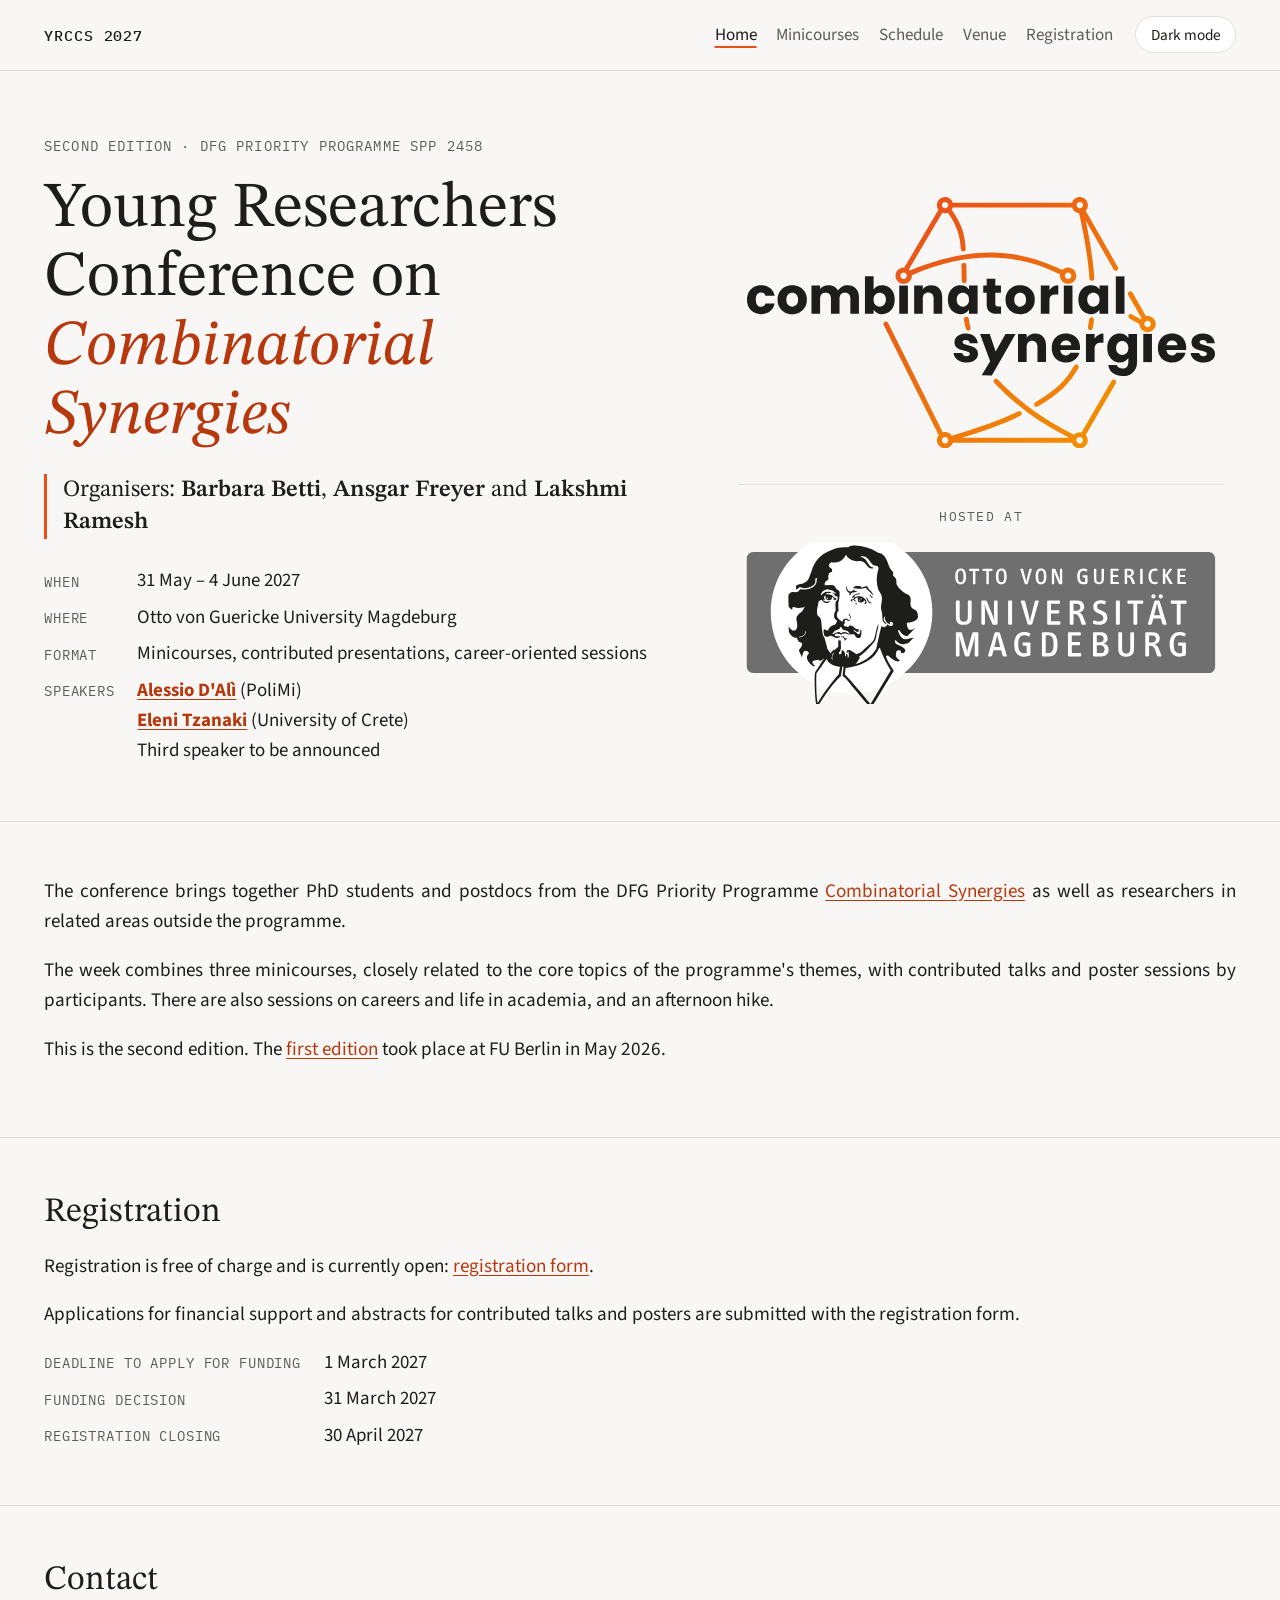
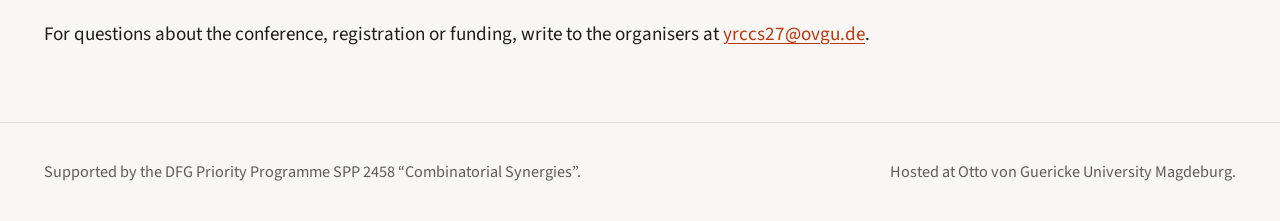
==== commit 0ce0f077: "logo ovgu gray" ====
--- a/index.html
+++ b/index.html
@@ -281,11 +281,11 @@
      id="path89"
      style="fill:url(#Neues_Verlaufsfeld_1-7)" />
 </svg>
-      <!-- EDIT: university logo (official OVGU logo, black-and-white version, file ovgu-logo.svg) -->
+      <!-- EDIT: university logo (official OVGU gray logo, file "OVGU_Logo_Grau.svg" from cd.ovgu.de with the white margin cropped, saved as ovgu-logo.svg) -->
       <div class="host">
         <span class="host-label">Hosted at</span>
         <a class="host-logo" href="https://www.ovgu.de" target="_blank" rel="noopener">
-          <img class="ovgu" src="ovgu-logo.svg" alt="Otto von Guericke University Magdeburg" width="434" height="146">
+          <img class="ovgu" src="ovgu-logo.svg" alt="Otto von Guericke University Magdeburg" width="450" height="150">
         </a>
       </div>
     </figure>
--- a/style.css
+++ b/style.css
@@ -128,6 +128,8 @@
 .host-logo{display:block;width:100%;line-height:0;border-radius:4px}
 .host-logo:focus-visible{outline:2px solid var(--orange);outline-offset:4px}
 .host-logo .ovgu{width:27rem;max-width:100%;height:auto;display:block}
+/* the logo must stand on white: give it a white plate in dark mode */
+:root[data-theme="dark"] .host-logo .ovgu{background:#fff;border-radius:6px}
 .ovgu-dark{fill:var(--ovgu-panel)}
 .ovgu-light{fill:var(--ovgu-text)}
 .ovgu-disc{fill:var(--ovgu-disc)}
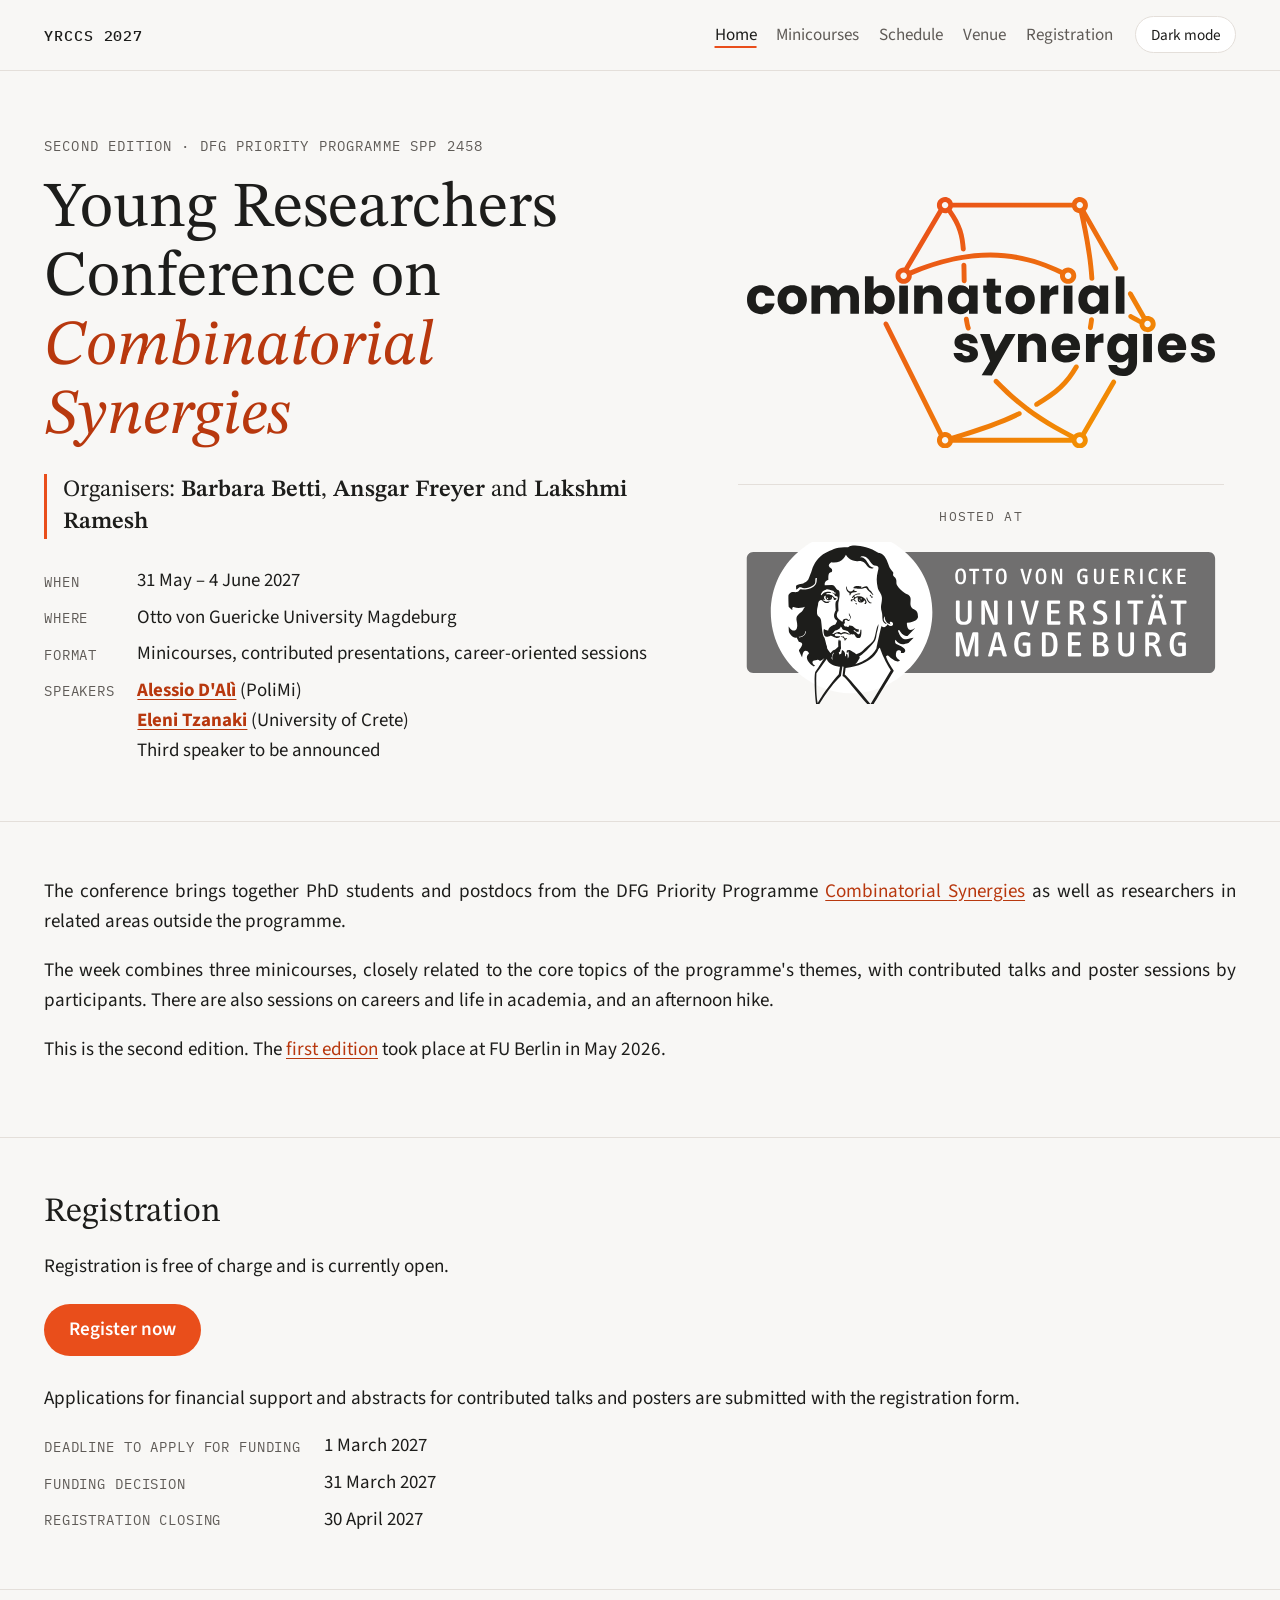
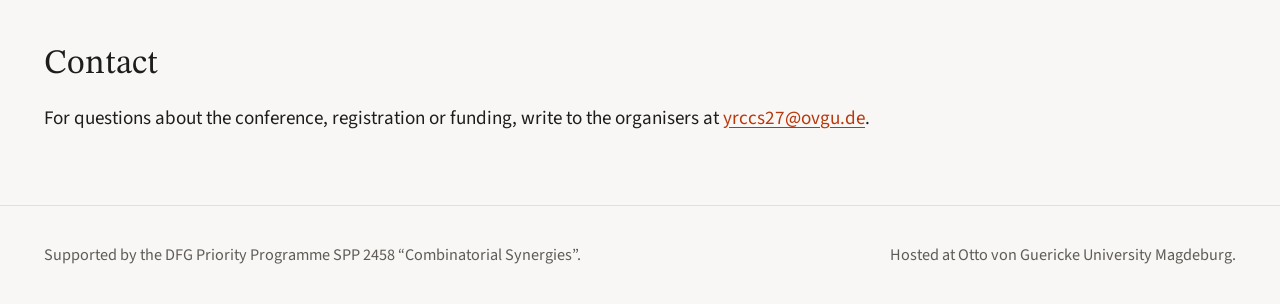
==== commit 1a9e2e83: "Add registration button" ====
--- a/index.html
+++ b/index.html
@@ -303,13 +303,13 @@
   </div>
 </section>
 
-<!-- EDIT: Registration. Fill in the dates; the form link is in the first paragraph. -->
+<!-- EDIT: Registration. Fill in the dates; the form link is in the "Register now" button. -->
 <section id="registration" class="fullwidth">
   <div class="wrap">
     <div class="prose">
       <h2>Registration</h2>
-      <p>Registration is free of charge and is currently open: <a href="https://forms.gle/Nb9LQbAeE4CXs2cL6" target="_blank" rel="noopener">registration form</a>.</p>
-         
+      <p>Registration is free of charge and is currently open.</p>
+      <p><a class="btn" href="https://forms.gle/Nb9LQbAeE4CXs2cL6" target="_blank" rel="noopener">Register now</a></p>
       <p>Applications for financial support and abstracts for contributed talks and posters are submitted with the registration form.</p>
       <dl class="facts">
         <dt>Deadline to apply for funding</dt><dd>1 March 2027</dd>
--- a/style.css
+++ b/style.css
@@ -32,6 +32,10 @@
 body{background:var(--paper);color:var(--ink);font-family:var(--f-body);font-size:1.0625rem;line-height:1.6}
 a{color:var(--orange-text);text-underline-offset:3px}
 a:focus-visible{outline:2px solid var(--orange);outline-offset:2px;border-radius:2px}
+/* registration button */
+.btn{display:inline-block;background:#e94e1b;color:#fff;font-weight:600;text-decoration:none;padding:.6rem 1.4rem;border-radius:999px;margin:.25rem 0 .5rem}
+.btn:hover{background:#d24313}
+.btn:focus-visible{outline-offset:3px;border-radius:999px}
 .wrap{max-width:68rem;margin:0 auto;padding-left:max(16px, env(safe-area-inset-left, 0px));padding-right:max(16px, env(safe-area-inset-right, 0px))}
 
 /* top bar */
